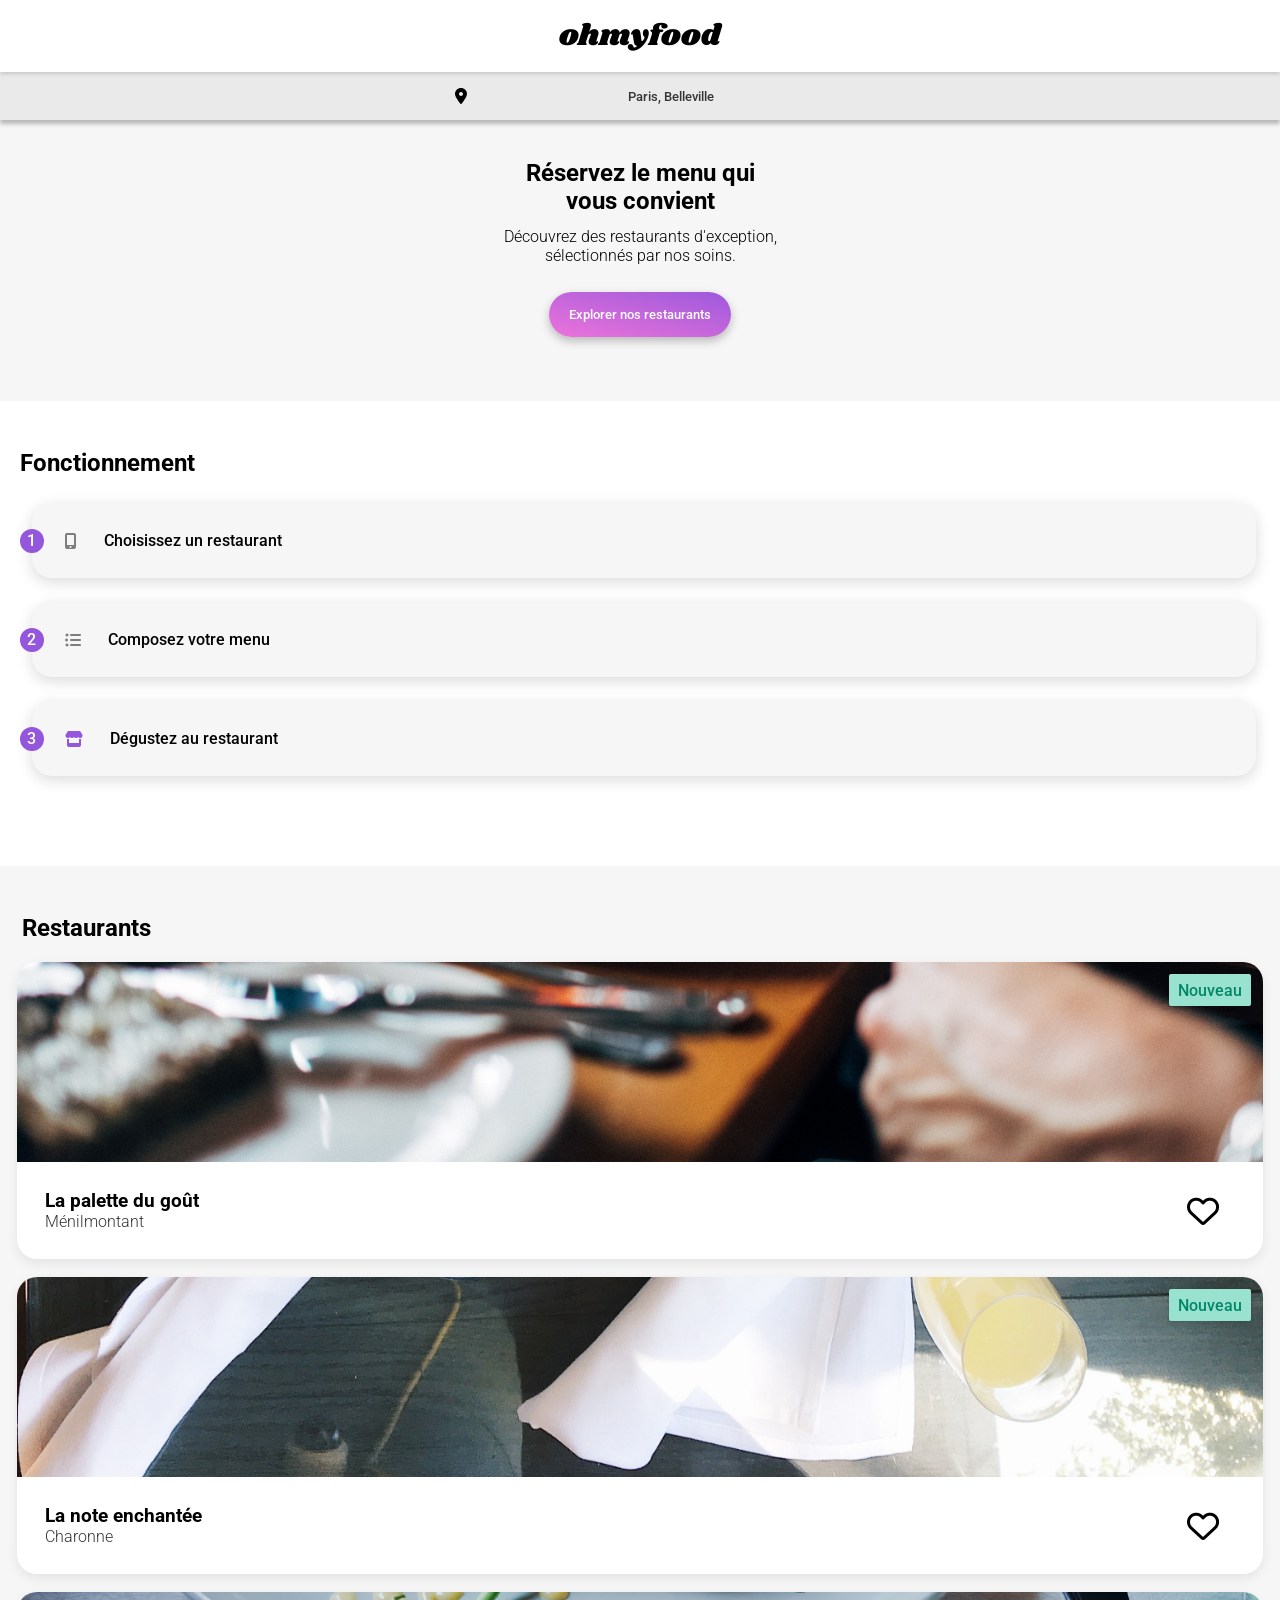
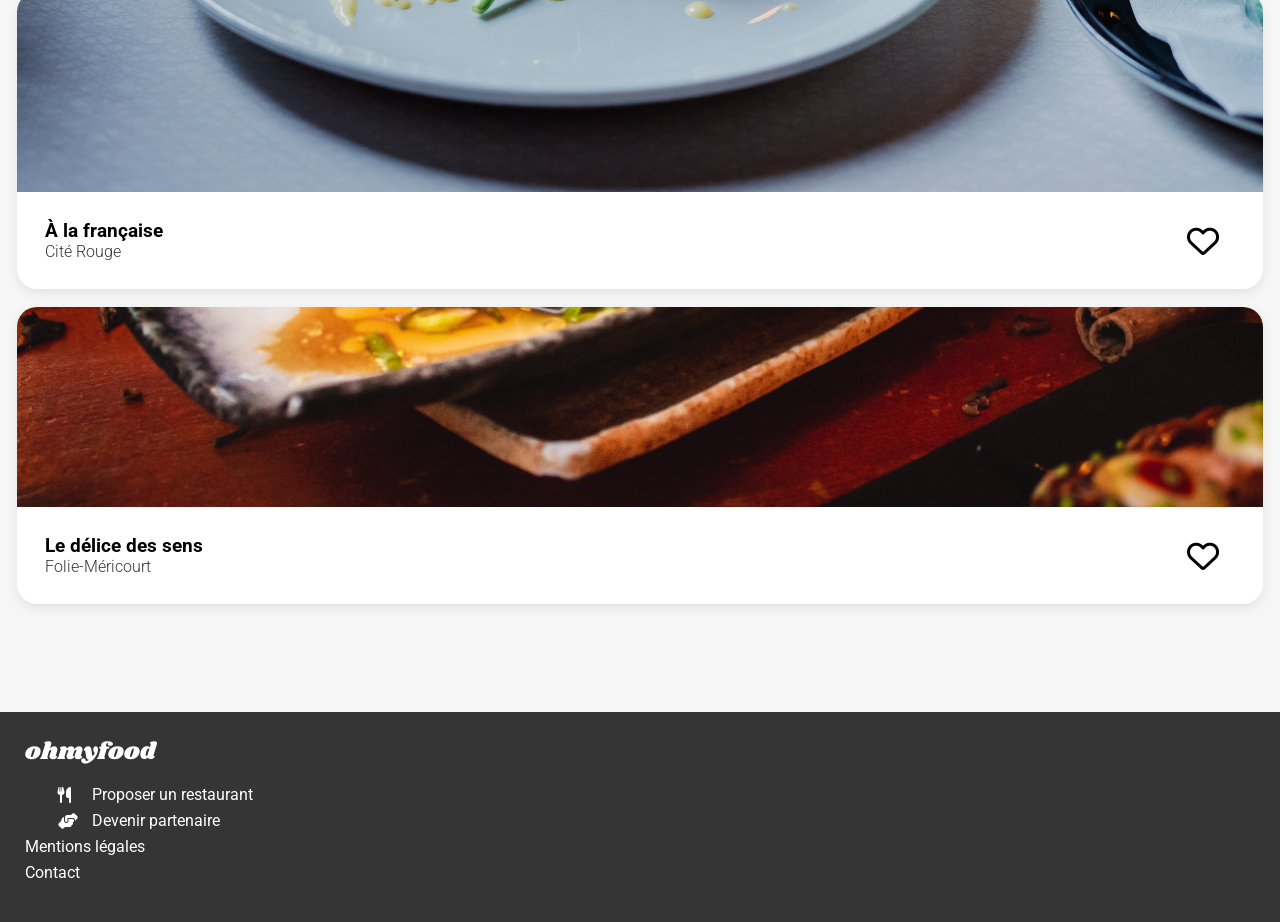
==== index.html @ f0d16e21 "mise à jour du css et html fix(layout): update html and css integration" ====
<!DOCTYPE html>
<html lang="fr">
<head>
    <meta charset="UTF-8">
    <meta name="viewport" content="width=device-width, initial-scale=1.0">
    <title>ohmyfood</title>

    <link rel="stylesheet" href="./sass/main.css">

    <!-- Fonts -->
    <link rel="preconnect" href="https://fonts.googleapis.com">
    <link rel="preconnect" href="https://fonts.gstatic.com" crossorigin>
    <link href="https://fonts.googleapis.com/css2?family=Shrikhand&display=swap" rel="stylesheet">
    <link href="https://fonts.googleapis.com/css2?family=Roboto:ital,wght@0,100..900;1,100..900&display=swap" rel="stylesheet">

    <!-- Font Awesome -->
    <link rel="stylesheet" href="https://cdnjs.cloudflare.com/ajax/libs/font-awesome/6.2.1/css/all.min.css">
</head>

<body>

<!-- HEADER -->
<header>
    <div class="header__title__content">
        <h1 class="main__title">ohmyfood</h1>
    </div>

    <form class="header__form">
        <i class="fa-solid fa-location-dot"></i>
        <input class="form__input" type="text" placeholder="Paris, Belleville">
    </form>
</header>

<!-- RESERVATION -->
<section class="reservation">
    <h2 class="reservation__title">Réservez le menu qui<br>vous convient</h2>
    <p class="reservation__description">
        Découvrez des restaurants d'exception,<br>sélectionnés par nos soins.
    </p>

    <button class="reservation__button">
        Explorer nos restaurants
    </button>
</section>

<!-- FONCTIONNEMENT -->
<section class="functionnement">
    <h2 class="functionnement__title">Fonctionnement</h2>

    <div class="functionnement__cards">

        <div class="functionnement__card">
            <span class="functionnement__card__number">1</span>
            <div class="functionnement__card__content">
                <i class="fa-solid fa-mobile-screen-button"></i>
                <span class="functionnement__card__text">Choisissez un restaurant</span>
            </div>
        </div>

        <div class="functionnement__card">
            <span class="functionnement__card__number">2</span>
            <div class="functionnement__card__content">
                <i class="fa-solid fa-list-ul"></i>
                <span class="functionnement__card__text">Composez votre menu</span>
            </div>
        </div>

        <div class="functionnement__card">
            <span class="functionnement__card__number">3</span>
            <div class="functionnement__card__content">
                <i class="fa-solid fa-store"></i>
                <span class="functionnement__card__text">Dégustez au restaurant</span>
            </div>
        </div>

    </div>
</section>

<!-- RESTAURANTS -->
<section class="restaurants">
    <h2 class="restaurants__title">Restaurants</h2>

    <div class="restaurants__cards__container">

        <article class="restaurants__card">
            <a class="restaurants__card__link" href="#">
                <div class="restaurants__card__image">
                    <img src="/assets/images/restaurants/palette.jpg" alt="La palette du goût">
                    <span class="restaurants__badge">Nouveau</span>
                </div>
            </a>
            <div class="restaurants__card__bottom">
                <div class="restaurants__card__content">
                    <div class="restaurants__card__text">
                        <h3 class="card__title">La palette du goût</h3>
                        <p class="card__description">Ménilmontant</p>
                    </div>
                </div>

                <button class="restaurants__card__like">
                    <i class="fa-regular fa-heart heart--empty"></i>
                    <i class="fa-solid fa-heart heart--full"></i>
                </button>
            </div>
        </article>

        <article class="restaurants__card">
            <a class="restaurants__card__link" href="#">
                <div class="restaurants__card__image">
                    <img src="/assets/images/restaurants/note.jpg" alt="La note enchantée">
                    <span class="restaurants__badge">Nouveau</span>
                </div>
            </a>
            <div class="restaurants__card__bottom">
                <div class="restaurants__card__content">
                    <div class="restaurants__card__text">
                        <h3 class="card__title">La note enchantée</h3>
                        <p class="card__description">Charonne</p>
                    </div>
                </div>

                <button class="restaurants__card__like">
                    <i class="fa-regular fa-heart heart--empty"></i>
                    <i class="fa-solid fa-heart heart--full"></i>
                </button>
            </div>
        </article>

        <article class="restaurants__card">
            <a class="restaurants__card__link" href="#">
                <div class="restaurants__card__image">
                    <img src="/assets/images/restaurants/francaise.jpg" alt="À la française">
                </div>
            </a>
            <div class="restaurants__card__bottom">
                <div class="restaurants__card__content">
                    <div class="restaurants__card__text">
                        <h3 class="card__title">À la française</h3>
                        <p class="card__description">Cité Rouge</p>
                    </div>
                </div>

                <button class="restaurants__card__like">
                    <i class="fa-regular fa-heart heart--empty"></i>
                    <i class="fa-solid fa-heart heart--full"></i>
                </button>
            </div>
        </article>

        <article class="restaurants__card">
            <a class="restaurants__card__link" href="#">
                <div class="restaurants__card__image">
                    <img src="/assets/images/restaurants/delice.jpg" alt="Le délice des sens">
                </div>
            </a>
            <div class="restaurants__card__bottom">
                <div class="restaurants__card__content">
                    <div class="restaurants__card__text">
                        <h3 class="card__title">Le délice des sens</h3>
                        <p class="card__description">Folie-Méricourt</p>
                    </div>
                </div>

                <button class="restaurants__card__like">
                    <i class="fa-regular fa-heart heart--empty"></i>
                    <i class="fa-solid fa-heart heart--full"></i>
                </button>
            </div>
        </article>

    </div>
</section>

<!-- FOOTER -->
<footer class="footer">
    <h2 class="footer__title">ohmyfood</h2>

    <div class="footer__links">
        <a href="#"><i class="fa-solid fa-utensils"></i>Proposer un restaurant</a>
        <a href="#"><i class="fa-solid fa-hands-helping"></i>Devenir partenaire</a>
        <a href="#">Mentions légales</a>
        <a href="#">Contact</a>
    </div>
</footer>

</body>
</html>
---- sass/main.css ----
* {
  padding: 0;
  margin: 0;
}

.main__title {
  font-family: shrikhand, cursive;
  font-weight: 400;
  font-size: 30px;
  text-align: center;
}

.form__input {
  font-family: Roboto, Arial, Helvetica, sans-serif;
  font-weight: 500;
  text-align: center;
}

.reservation__title {
  font-family: Roboto, Arial, Helvetica, sans-serif;
  font-weight: 700;
  text-align: center;
}

.reservation__description {
  font-family: Roboto, Arial, Helvetica, sans-serif;
  font-weight: 300;
  text-align: center;
}

.reservation__button {
  font-family: Roboto, Arial, Helvetica, sans-serif;
  font-weight: 500;
  text-align: center;
}

.functionnement__title {
  font-family: Roboto, Arial, Helvetica, sans-serif;
  font-weight: 700;
  text-align: left;
}

.functionnement__card__text {
  font-family: Roboto, Arial, Helvetica, sans-serif;
  font-weight: 500;
  text-align: center;
}

.functionnement__card__number {
  font-family: Roboto, Arial, Helvetica, sans-serif;
  font-weight: 500;
  text-align: center;
}

.restaurants__title {
  font-family: Roboto, Arial, Helvetica, sans-serif;
  font-weight: 700;
  text-align: left;
}

.card__description {
  font-family: Roboto, Arial, Helvetica, sans-serif;
  font-weight: 300;
  text-align: left;
}

.restaurants__badge {
  font-family: Roboto, Arial, Helvetica, sans-serif;
  font-weight: 500;
  text-align: center;
}

.footer__title {
  font-family: shrikhand, cursive;
  font-weight: 400;
  font-size: 24px;
  text-align: center;
  color: white;
  text-align: left;
}

.footer__links a {
  font-family: Roboto, Arial, Helvetica, sans-serif;
  font-weight: 400;
  text-align: left;
  color: white;
  text-decoration: none;
}

.grid {
  display: grid;
  gap: 16px;
  border: 2px dotted black;
}

.header__title__content {
  position: relative;
  display: flex;
  flex-direction: column;
  align-items: center;
  padding: 14px 89px;
  z-index: 2;
  box-shadow: 0px 2px 4px 0px rgba(0, 0, 0, 0.1490196078);
}

.header__form {
  position: relative;
  display: flex;
  justify-content: center;
  background-color: #EAEAEA;
  padding: 16px;
  z-index: 1;
  gap: 17px;
  box-shadow: 0px 4px 4px 0px rgba(0, 0, 0, 0.2509803922);
}
.header__form .fa-location-dot {
  color: black;
}

.form__input {
  border: none;
  outline: none;
  background: transparent;
  width: 30%;
  color: #000;
}
.form__input::-moz-placeholder {
  color: #353535;
}
.form__input::placeholder {
  color: #353535;
}

.footer {
  background-color: #353535;
  padding: 22px 25px 40px 25px;
}
.footer__title {
  padding-bottom: 16px;
}
.footer__links {
  display: flex;
  flex-direction: column;
  gap: 7px;
}
.footer__links a {
  display: flex;
  align-items: center;
  gap: 12px;
}
.footer__links i {
  color: white;
  width: 22px;
}

.reservation {
  display: flex;
  flex-direction: column;
  align-items: center;
  background-color: #F6F6F6;
  padding: 39px 34px 10px 34px;
}
.reservation__title {
  margin-bottom: 12px;
}
.reservation__description {
  display: flex;
  flex-direction: column;
  align-items: center;
  gap: 24px;
  margin-bottom: 27px;
}
.reservation__button {
  display: flex;
  align-items: center;
  gap: 16px;
}

.functionnement {
  display: flex;
  flex-direction: column;
  padding: 48px 24px 66px 20px;
}
.functionnement__title {
  margin-bottom: 26px;
}

.restaurants {
  background-color: #F6F6F6;
  padding: 48px 17px 108px 17px;
}

.restaurants__title {
  margin-bottom: 20px;
  padding-left: 5px;
}
.restaurants__cards__container {
  display: flex;
  flex-direction: column;
  gap: 18px;
}
.restaurants__card {
  background-color: white;
  border-radius: 20px;
  overflow: hidden;
  box-shadow: 0 4px 12px rgba(0, 0, 0, 0.08);
}
.restaurants__card__image {
  position: relative;
}
.restaurants__badge {
  background-color: #99E2D0;
  color: #008766;
  position: absolute;
  top: 12px;
  right: 12px;
  padding: 7px 9px 6px 9px;
  border-radius: 2px;
  box-shadow: 0px 2px 4px 0px rgba(0, 0, 0, 0.1490196078);
}
.restaurants__card__image img {
  display: block;
  width: 100%;
  height: 200px;
  -o-object-fit: cover;
     object-fit: cover;
  -o-object-position: bottom;
     object-position: bottom;
}
.restaurants__card__bottom {
  display: flex;
  justify-content: space-between;
  align-items: center;
  padding: 12px;
}
.restaurants__card__content {
  display: flex;
  justify-content: space-between;
  align-items: center;
  padding: 16px;
}
.restaurants__card__like {
  position: relative;
  background: transparent;
  border: none;
  width: 32px;
  height: 32px;
}
.restaurants .heart--empty, .restaurants .heart--full {
  position: absolute;
  top: 0;
  right: 0;
  font-size: 32px;
  padding-right: 32px;
}
.restaurants .heart--full {
  background: linear-gradient(193deg, #9356DC -11.44%, #FF79DA 124%);
  -webkit-background-clip: text;
          background-clip: text;
  -webkit-text-fill-color: transparent;
  opacity: 0;
  transition: opacity 0.3s ease;
}
.restaurants .heart--full:active {
  opacity: 1;
}
.restaurants .card__title {
  color: black;
  font-family: Roboto, Arial, Helvetica, sans-serif;
  font-weight: 700;
  text-align: left;
  margin: 0;
}
.restaurants .card__description {
  color: #353535;
  font-family: Roboto, Arial, Helvetica, sans-serif;
  font-weight: 300;
  text-align: left;
  margin: 0;
}

.functionnement__card {
  display: flex;
  align-items: center;
}
.functionnement__card__text {
  padding: 28px 38px 28px 27px;
}
.functionnement__card__content {
  background-color: #F6F6F6;
  box-shadow: 0px 4px 15px 0px rgba(0, 0, 0, 0.1490196078);
  border-radius: 20px;
  margin-left: -12px;
  display: flex;
  align-items: center;
  width: 100%;
  margin-bottom: 24px;
}
.functionnement__card__number {
  width: 24px;
  height: 24px;
  border-radius: 50%;
  background-color: #9356DC;
  margin-top: -24px;
  color: white;
  display: flex;
  align-items: center;
  justify-content: center;
  z-index: 1;
}

.fa-solid {
  color: #7E7E7E;
  margin-left: 33px;
}
.fa-solid.fa-store {
  color: #9356DC;
}

.reservation__button {
  color: white;
  background: linear-gradient(193deg, #9356DC -11.44%, #FF79DA 124%);
  padding: 15px 20px;
  border-radius: 25px;
  border: none;
  box-shadow: 0px 4px 10px 0px rgba(0, 0, 0, 0.2509803922);
  margin-bottom: 54px;
}/*# sourceMappingURL=main.css.map */
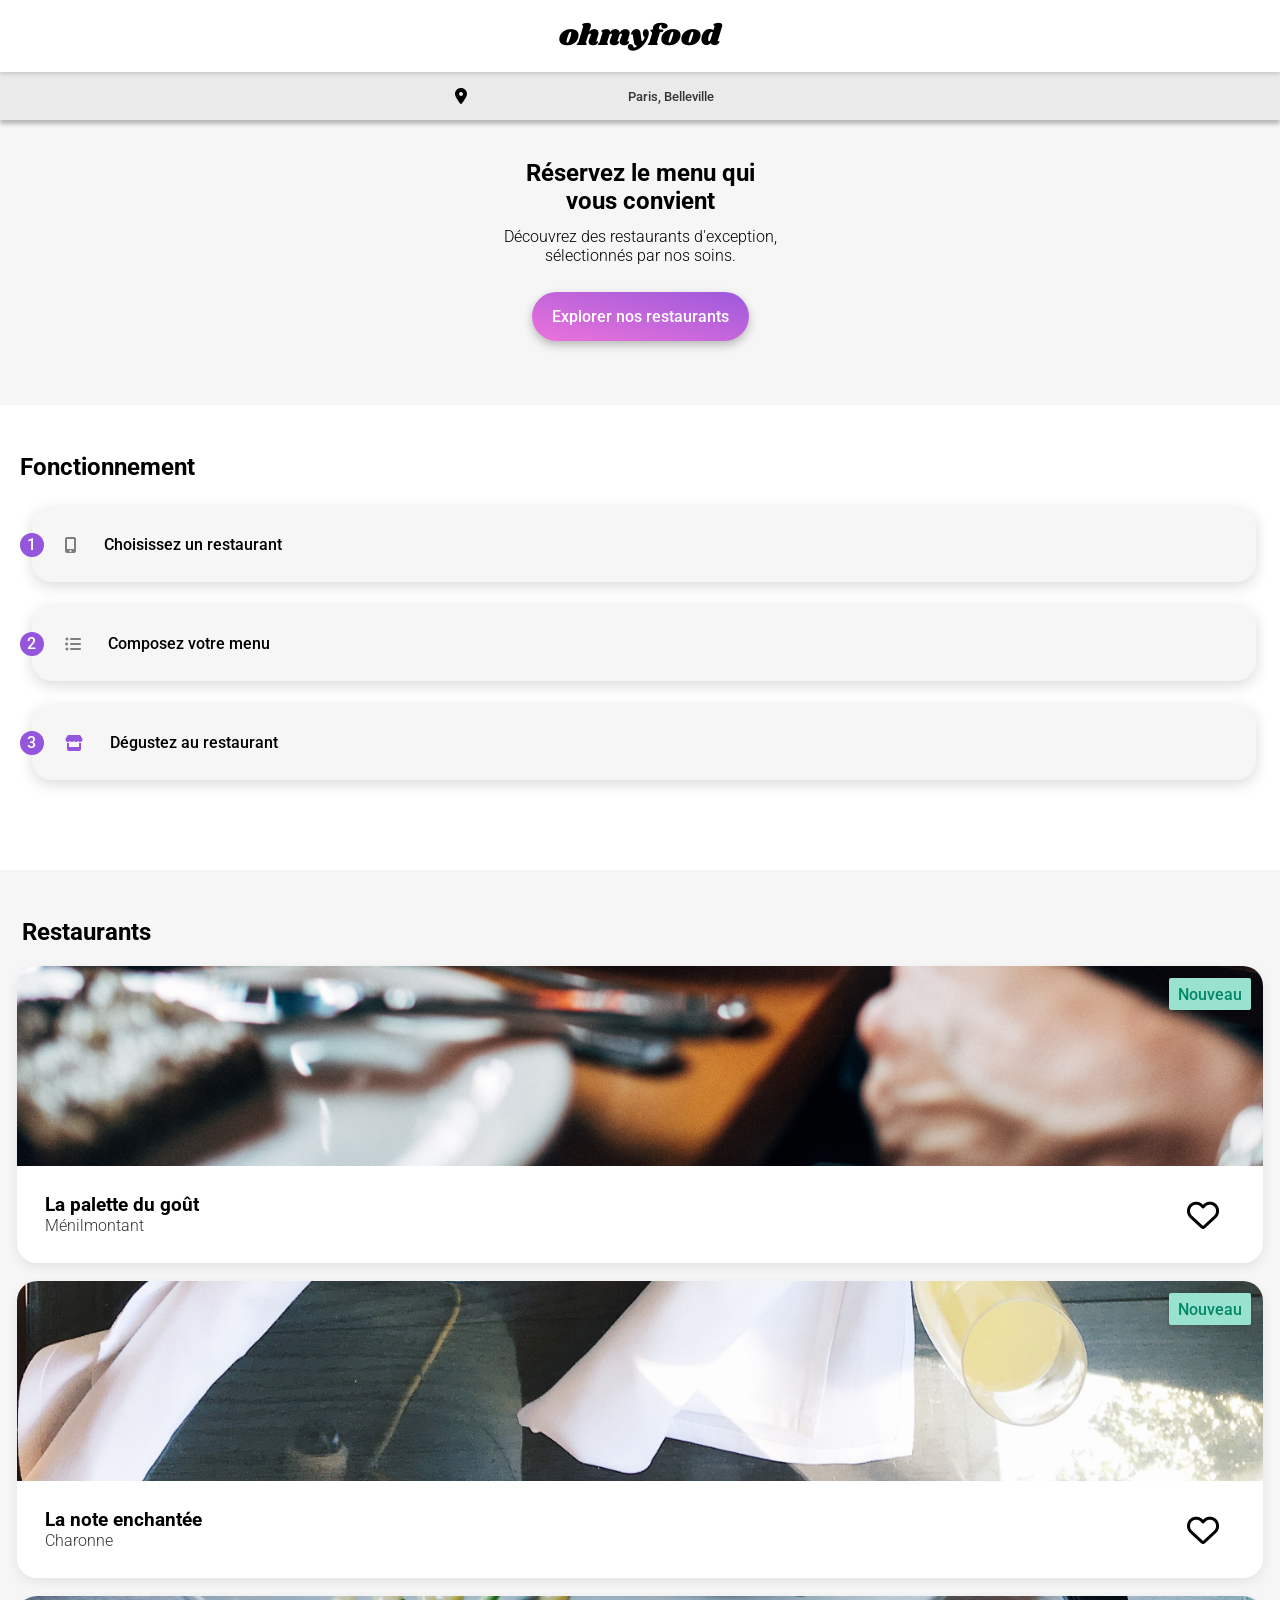
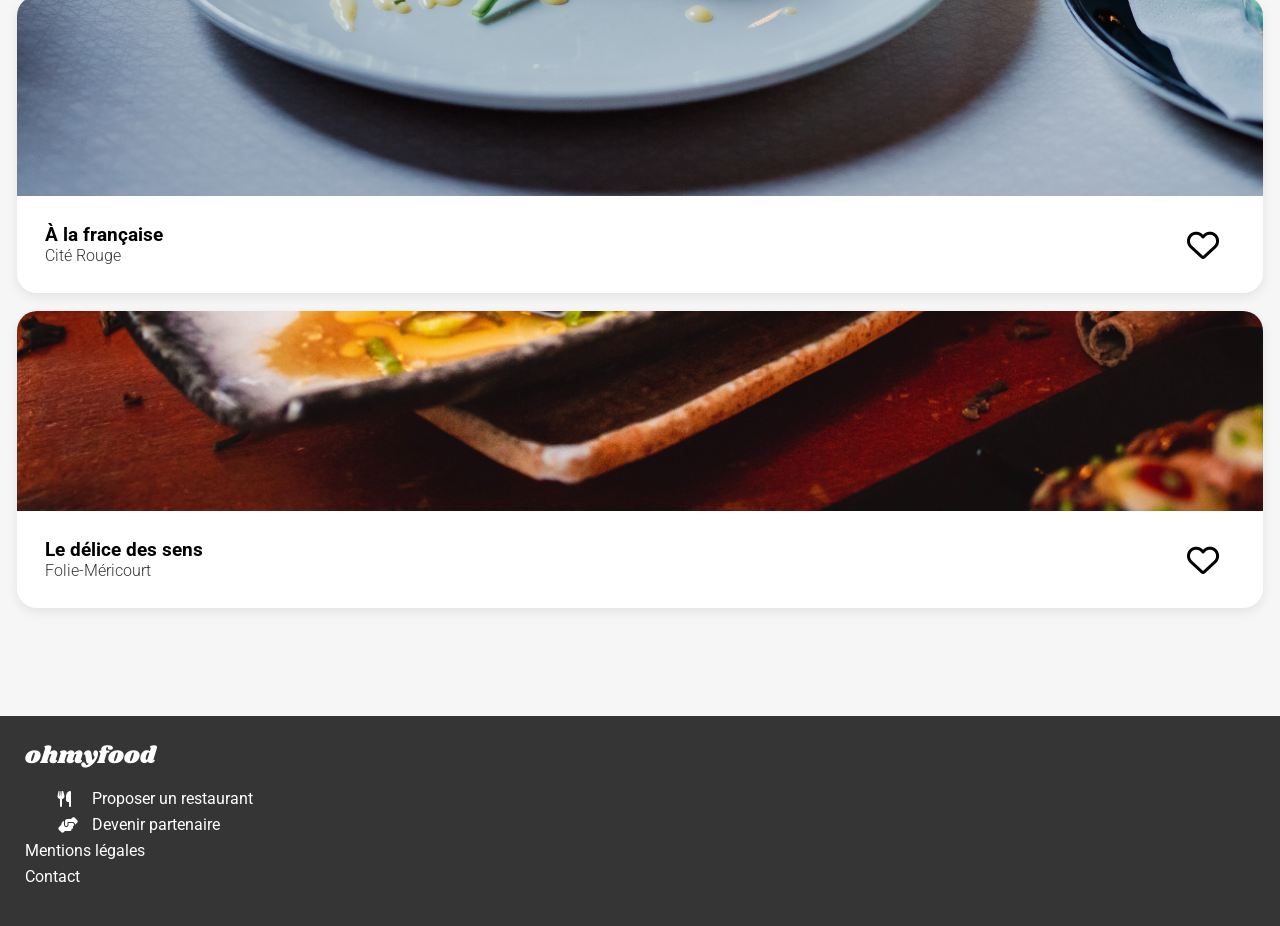
==== commit 12682801: "animations feat(animations): add interface animations" ====
--- a/index.html
+++ b/index.html
@@ -38,9 +38,9 @@
         Découvrez des restaurants d'exception,<br>sélectionnés par nos soins.
     </p>
 
-    <button class="reservation__button">
-        Explorer nos restaurants
-    </button>
+    <a href="#restaurants" class="reservation__button">
+            Explorer nos restaurants
+    </a>
 </section>
 
 <!-- FONCTIONNEMENT -->
@@ -77,7 +77,7 @@
 </section>
 
 <!-- RESTAURANTS -->
-<section class="restaurants">
+<section class="restaurants" id="restaurants">
     <h2 class="restaurants__title">Restaurants</h2>
 
     <div class="restaurants__cards__container">
--- a/sass/main.css
+++ b/sass/main.css
@@ -3,6 +3,7 @@
   margin: 0;
 }
 
+/* HEADER */
 .main__title {
   font-family: shrikhand, cursive;
   font-weight: 400;
@@ -16,6 +17,7 @@
   text-align: center;
 }
 
+/* RESERVATION */
 .reservation__title {
   font-family: Roboto, Arial, Helvetica, sans-serif;
   font-weight: 700;
@@ -32,8 +34,10 @@
   font-family: Roboto, Arial, Helvetica, sans-serif;
   font-weight: 500;
   text-align: center;
-}
-
+  text-decoration: none;
+}
+
+/* FONCTIONNEMENT */
 .functionnement__title {
   font-family: Roboto, Arial, Helvetica, sans-serif;
   font-weight: 700;
@@ -52,6 +56,7 @@
   text-align: center;
 }
 
+/* RESTAURANTS */
 .restaurants__title {
   font-family: Roboto, Arial, Helvetica, sans-serif;
   font-weight: 700;
@@ -70,6 +75,7 @@
   text-align: center;
 }
 
+/* FOOTER */
 .footer__title {
   font-family: shrikhand, cursive;
   font-weight: 400;
@@ -257,11 +263,11 @@
   background: linear-gradient(193deg, #9356DC -11.44%, #FF79DA 124%);
   -webkit-background-clip: text;
           background-clip: text;
-  -webkit-text-fill-color: transparent;
+  color: transparent;
   opacity: 0;
   transition: opacity 0.3s ease;
 }
-.restaurants .heart--full:active {
+.restaurants .heart--full:checked {
   opacity: 1;
 }
 .restaurants .card__title {
@@ -325,4 +331,10 @@
   border: none;
   box-shadow: 0px 4px 10px 0px rgba(0, 0, 0, 0.2509803922);
   margin-bottom: 54px;
+  transition: 1000ms;
+}
+
+.reservation__button:hover {
+  filter: brightness(1.2);
+  box-shadow: 0px 8px 20px 0px rgba(0, 0, 0, 0.5019607843);
 }/*# sourceMappingURL=main.css.map */
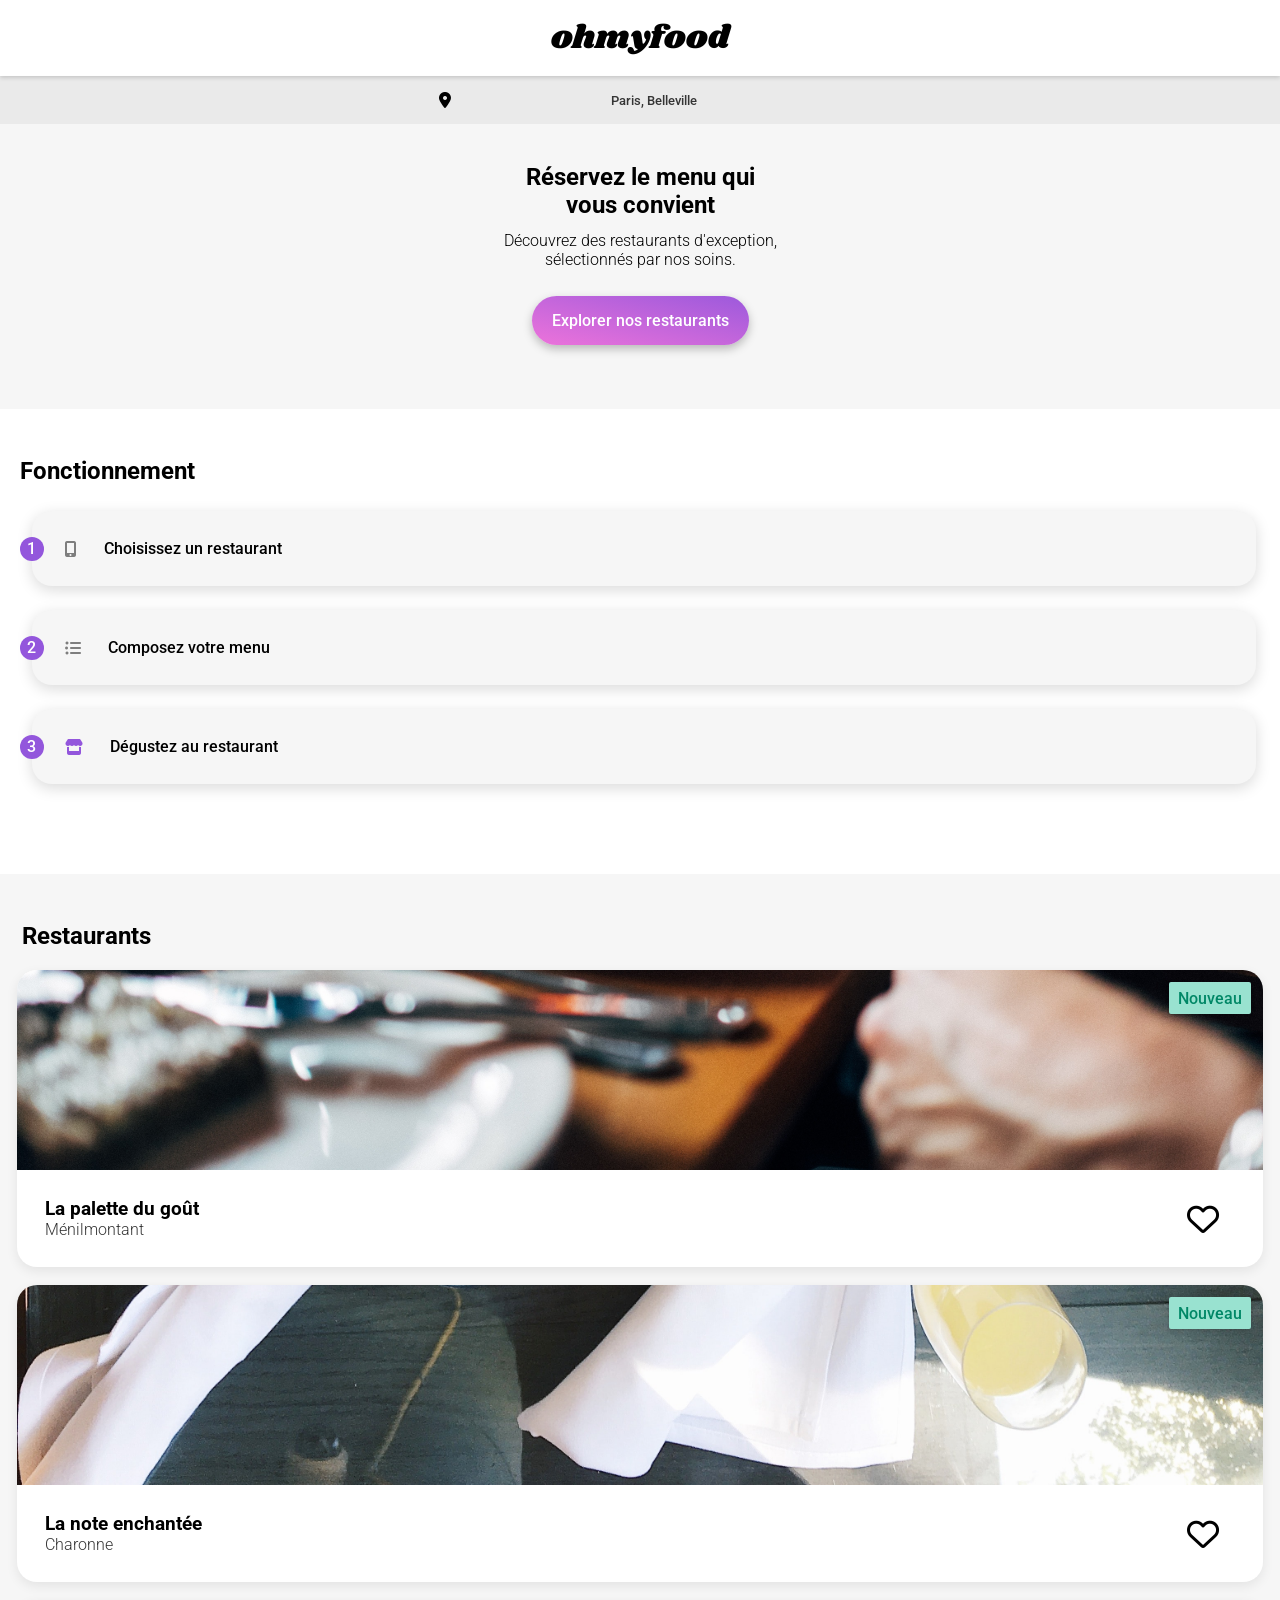
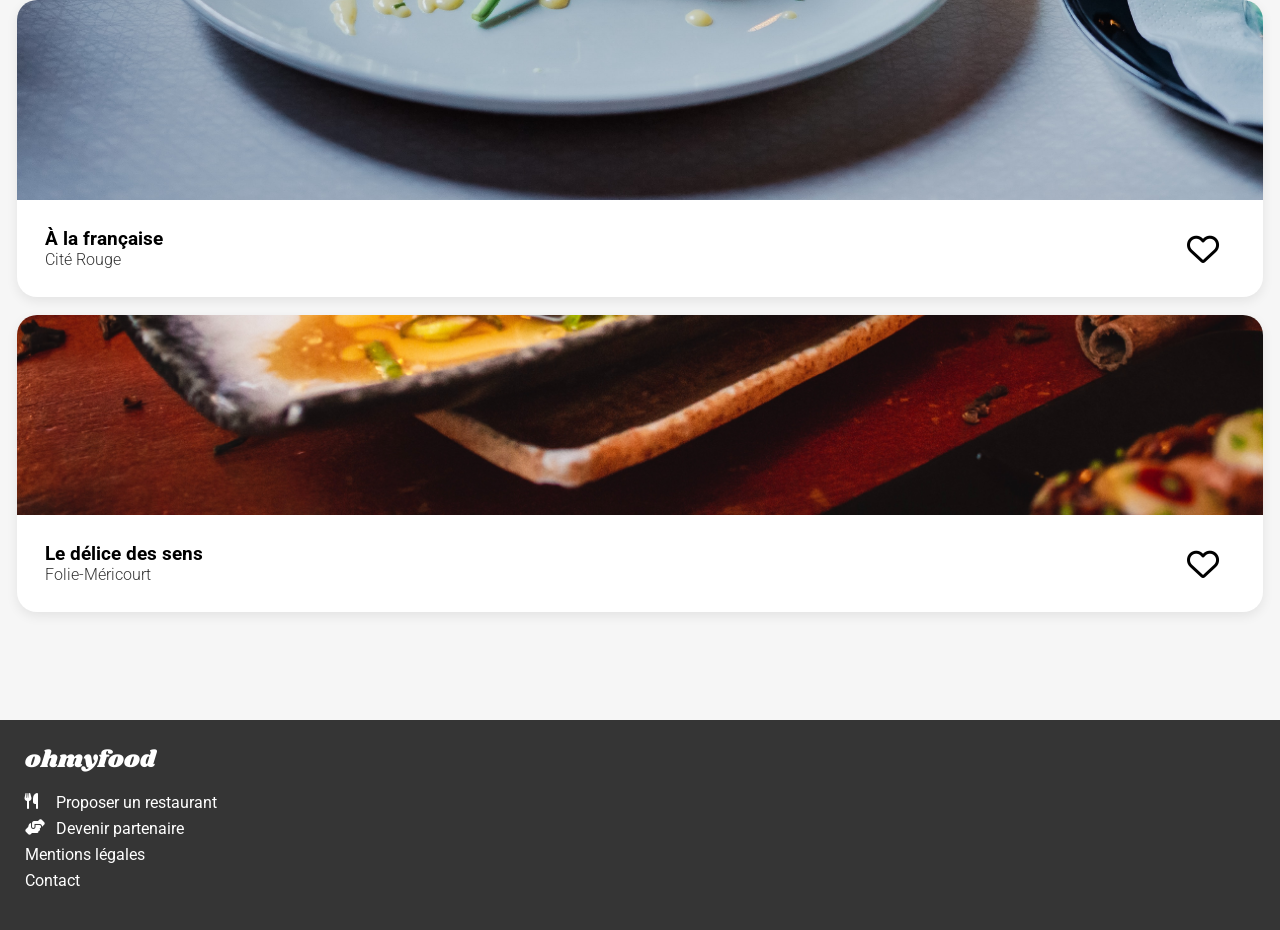
==== commit d12e8aca: "loader feat(loader): add loading animation" ====
--- a/index.html
+++ b/index.html
@@ -18,6 +18,9 @@
 </head>
 
 <body>
+<div class="loader">
+  <div class="loader__text"></div>
+</div>
 
 <!-- HEADER -->
 <header>
--- a/sass/main.css
+++ b/sass/main.css
@@ -7,7 +7,7 @@
 .main__title {
   font-family: shrikhand, cursive;
   font-weight: 400;
-  font-size: 30px;
+  font-size: 33px;
   text-align: center;
 }
 
@@ -110,16 +110,16 @@
 }
 
 .header__form {
-  position: relative;
   display: flex;
   justify-content: center;
   background-color: #EAEAEA;
   padding: 16px;
+  gap: 16px;
   z-index: 1;
-  gap: 17px;
   box-shadow: 0px 4px 4px 0px rgba(0, 0, 0, 0.2509803922);
 }
 .header__form .fa-location-dot {
+  margin: 0;
   color: black;
 }
 
@@ -156,7 +156,9 @@
 }
 .footer__links i {
   color: white;
-  width: 22px;
+  width: 19px;
+  height: 19px;
+  margin: 0;
 }
 
 .reservation {
@@ -196,6 +198,98 @@
   padding: 48px 17px 108px 17px;
 }
 
+.loader {
+  position: fixed;
+  inset: 0;
+  background: white;
+  display: flex;
+  justify-content: center;
+  align-items: center;
+  z-index: 999;
+  animation: loaderFadeOut 1500ms ease forwards;
+}
+
+.loader__text {
+  --letters: 9;
+  --step: 9ch;
+  width: var(--step);
+  overflow: hidden;
+  white-space: nowrap;
+  color: transparent;
+  font-weight: 700;
+  font-family: shrikhand, cursive;
+  font-size: 30px;
+  line-height: 1.2em;
+  letter-spacing: var(--step);
+  animation: l17 1500ms linear forwards;
+}
+
+.loader__text::before {
+  content: "ohmyfood";
+}
+
+@keyframes l17 {
+  0% {
+    text-shadow: calc(0 * var(--step)) -1.2em #000, calc(-1 * var(--step)) -1.2em #000, calc(-2 * var(--step)) -1.2em #000, calc(-3 * var(--step)) -1.2em #000, calc(-4 * var(--step)) -1.2em #000, calc(-5 * var(--step)) -1.2em #000, calc(-6 * var(--step)) -1.2em #000, calc(-7 * var(--step)) -1.2em #000, calc(-8 * var(--step)) -1.2em #000;
+  }
+  6% {
+    text-shadow: calc(0 * var(--step)) 0 #000, calc(-1 * var(--step)) -1.2em #000, calc(-2 * var(--step)) -1.2em #000, calc(-3 * var(--step)) -1.2em #000, calc(-4 * var(--step)) -1.2em #000, calc(-5 * var(--step)) -1.2em #000, calc(-6 * var(--step)) -1.2em #000, calc(-7 * var(--step)) -1.2em #000, calc(-8 * var(--step)) -1.2em #000;
+  }
+  12% {
+    text-shadow: calc(0 * var(--step)) 0 #000, calc(-1 * var(--step)) 0 #000, calc(-2 * var(--step)) -1.2em #000, calc(-3 * var(--step)) -1.2em #000, calc(-4 * var(--step)) -1.2em #000, calc(-5 * var(--step)) -1.2em #000, calc(-6 * var(--step)) -1.2em #000, calc(-7 * var(--step)) -1.2em #000, calc(-8 * var(--step)) -1.2em #000;
+  }
+  18% {
+    text-shadow: calc(0 * var(--step)) 0 #000, calc(-1 * var(--step)) 0 #000, calc(-2 * var(--step)) 0 #000, calc(-3 * var(--step)) -1.2em #000, calc(-4 * var(--step)) -1.2em #000, calc(-5 * var(--step)) -1.2em #000, calc(-6 * var(--step)) -1.2em #000, calc(-7 * var(--step)) -1.2em #000, calc(-8 * var(--step)) -1.2em #000;
+  }
+  24% {
+    text-shadow: calc(0 * var(--step)) 0 #000, calc(-1 * var(--step)) 0 #000, calc(-2 * var(--step)) 0 #000, calc(-3 * var(--step)) 0 #000, calc(-4 * var(--step)) -1.2em #000, calc(-5 * var(--step)) -1.2em #000, calc(-6 * var(--step)) -1.2em #000, calc(-7 * var(--step)) -1.2em #000, calc(-8 * var(--step)) -1.2em #000;
+  }
+  30% {
+    text-shadow: calc(0 * var(--step)) 0 #000, calc(-1 * var(--step)) 0 #000, calc(-2 * var(--step)) 0 #000, calc(-3 * var(--step)) 0 #000, calc(-4 * var(--step)) 0 #000, calc(-5 * var(--step)) -1.2em #000, calc(-6 * var(--step)) -1.2em #000, calc(-7 * var(--step)) -1.2em #000, calc(-8 * var(--step)) -1.2em #000;
+  }
+  36% {
+    text-shadow: calc(0 * var(--step)) 0 #000, calc(-1 * var(--step)) 0 #000, calc(-2 * var(--step)) 0 #000, calc(-3 * var(--step)) 0 #000, calc(-4 * var(--step)) 0 #000, calc(-5 * var(--step)) 0 #000, calc(-6 * var(--step)) -1.2em #000, calc(-7 * var(--step)) -1.2em #000, calc(-8 * var(--step)) -1.2em #000;
+  }
+  42% {
+    text-shadow: calc(0 * var(--step)) 0 #000, calc(-1 * var(--step)) 0 #000, calc(-2 * var(--step)) 0 #000, calc(-3 * var(--step)) 0 #000, calc(-4 * var(--step)) 0 #000, calc(-5 * var(--step)) 0 #000, calc(-6 * var(--step)) 0 #000, calc(-7 * var(--step)) -1.2em #000, calc(-8 * var(--step)) -1.2em #000;
+  }
+  48% {
+    text-shadow: calc(0 * var(--step)) 0 #000, calc(-1 * var(--step)) 0 #000, calc(-2 * var(--step)) 0 #000, calc(-3 * var(--step)) 0 #000, calc(-4 * var(--step)) 0 #000, calc(-5 * var(--step)) 0 #000, calc(-6 * var(--step)) 0 #000, calc(-7 * var(--step)) 0 #000, calc(-8 * var(--step)) -1.2em #000;
+  }
+  54%, 70% {
+    text-shadow: calc(0 * var(--step)) 0 #000, calc(-1 * var(--step)) 0 #000, calc(-2 * var(--step)) 0 #000, calc(-3 * var(--step)) 0 #000, calc(-4 * var(--step)) 0 #000, calc(-5 * var(--step)) 0 #000, calc(-6 * var(--step)) 0 #000, calc(-7 * var(--step)) 0 #000, calc(-8 * var(--step)) 0 #000;
+  }
+  76% {
+    text-shadow: calc(0 * var(--step)) 0 #000, calc(-1 * var(--step)) 0 #000, calc(-2 * var(--step)) 0 #000, calc(-3 * var(--step)) 0 #000, calc(-4 * var(--step)) 0 #000, calc(-5 * var(--step)) 0 #000, calc(-6 * var(--step)) 0 #000, calc(-7 * var(--step)) 0 #000, calc(-8 * var(--step)) 1.2em #000;
+  }
+  82% {
+    text-shadow: calc(0 * var(--step)) 0 #000, calc(-1 * var(--step)) 0 #000, calc(-2 * var(--step)) 0 #000, calc(-3 * var(--step)) 0 #000, calc(-4 * var(--step)) 0 #000, calc(-5 * var(--step)) 0 #000, calc(-6 * var(--step)) 0 #000, calc(-7 * var(--step)) 1.2em #000, calc(-8 * var(--step)) 1.2em #000;
+  }
+  88% {
+    text-shadow: calc(0 * var(--step)) 0 #000, calc(-1 * var(--step)) 0 #000, calc(-2 * var(--step)) 0 #000, calc(-3 * var(--step)) 0 #000, calc(-4 * var(--step)) 0 #000, calc(-5 * var(--step)) 0 #000, calc(-6 * var(--step)) 1.2em #000, calc(-7 * var(--step)) 1.2em #000, calc(-8 * var(--step)) 1.2em #000;
+  }
+  94% {
+    text-shadow: calc(0 * var(--step)) 0 #000, calc(-1 * var(--step)) 0 #000, calc(-2 * var(--step)) 0 #000, calc(-3 * var(--step)) 0 #000, calc(-4 * var(--step)) 1.2em #000, calc(-5 * var(--step)) 1.2em #000, calc(-6 * var(--step)) 1.2em #000, calc(-7 * var(--step)) 1.2em #000, calc(-8 * var(--step)) 1.2em #000;
+  }
+  100% {
+    text-shadow: calc(0 * var(--step)) 1.2em #000, calc(-1 * var(--step)) 1.2em #000, calc(-2 * var(--step)) 1.2em #000, calc(-3 * var(--step)) 1.2em #000, calc(-4 * var(--step)) 1.2em #000, calc(-5 * var(--step)) 1.2em #000, calc(-6 * var(--step)) 1.2em #000, calc(-7 * var(--step)) 1.2em #000, calc(-8 * var(--step)) 1.2em #000;
+  }
+}
+@keyframes loaderFadeOut {
+  0% {
+    opacity: 1;
+    visibility: visible;
+  }
+  80% {
+    opacity: 1;
+    visibility: visible;
+  }
+  100% {
+    opacity: 0;
+    visibility: hidden;
+    pointer-events: none;
+  }
+}
 .restaurants__title {
   margin-bottom: 20px;
   padding-left: 5px;
@@ -267,7 +361,7 @@
   opacity: 0;
   transition: opacity 0.3s ease;
 }
-.restaurants .heart--full:checked {
+.restaurants .heart--full:hover {
   opacity: 1;
 }
 .restaurants .card__title {
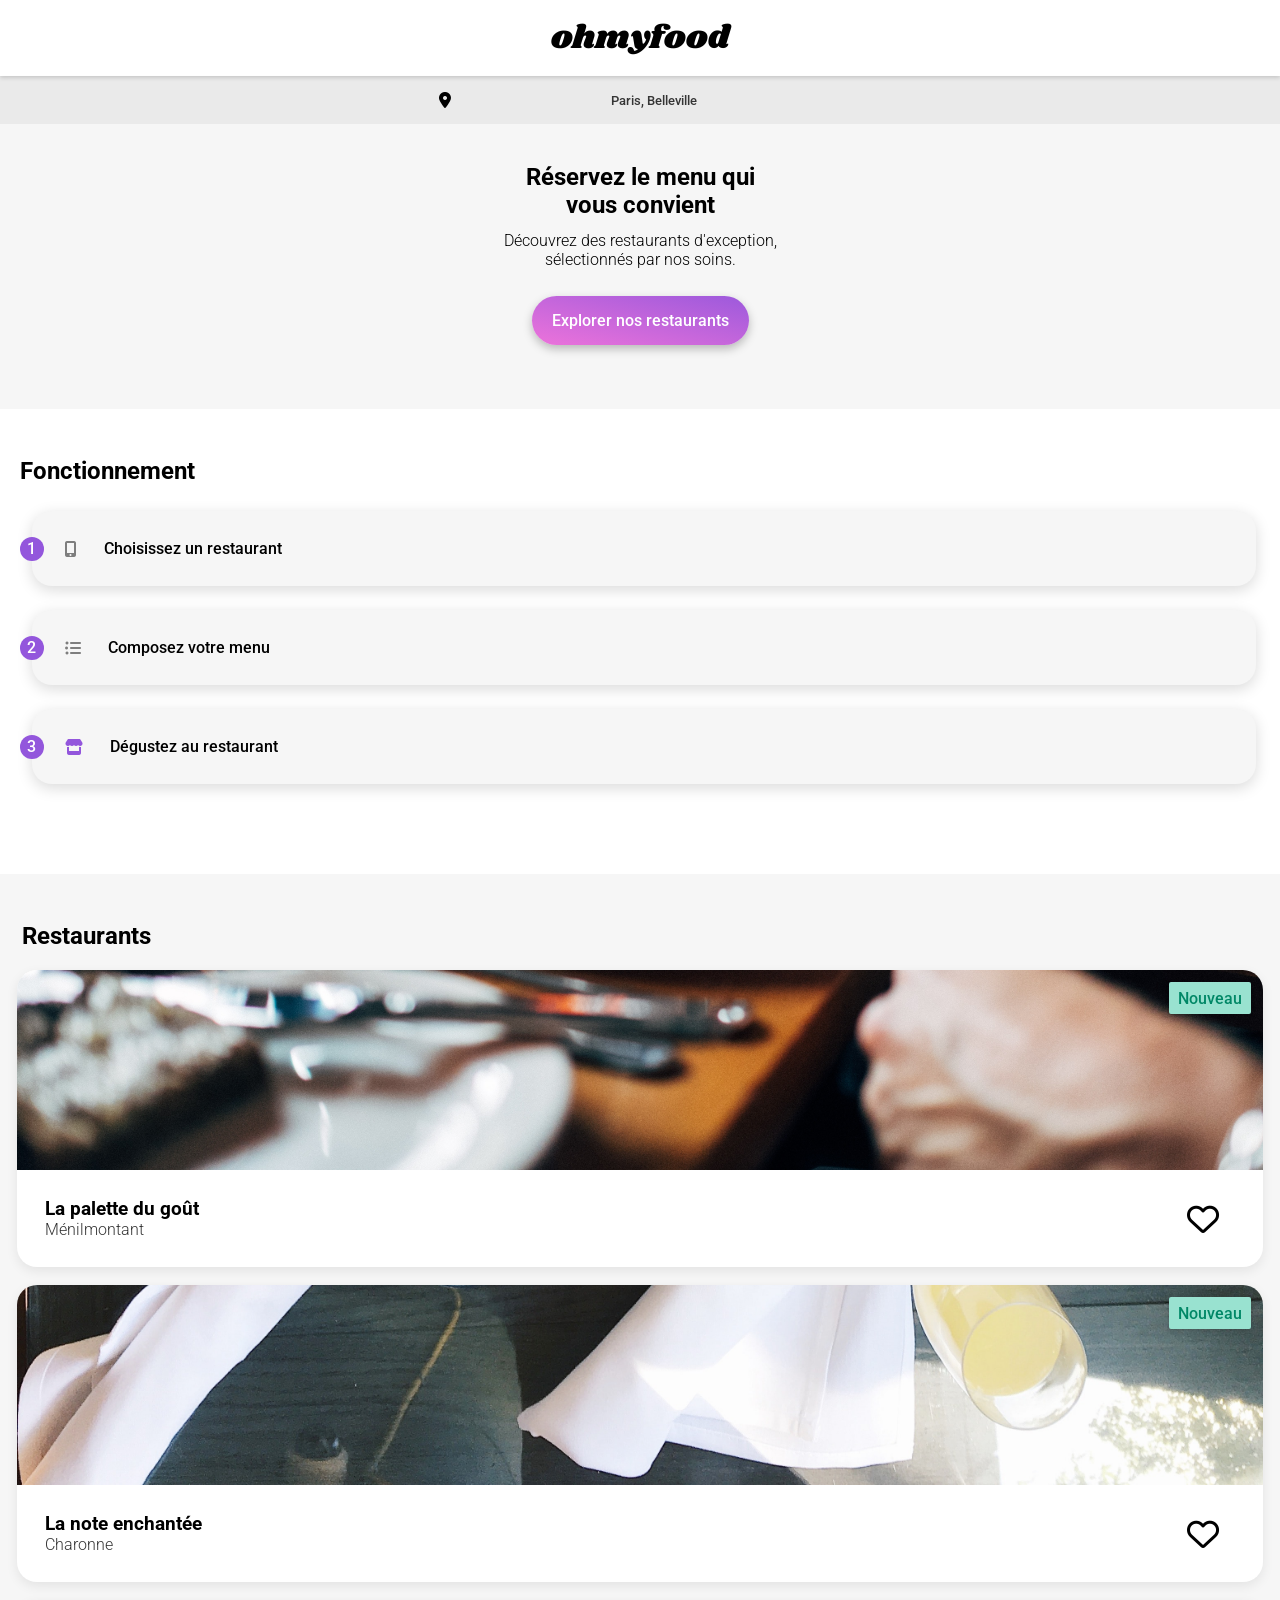
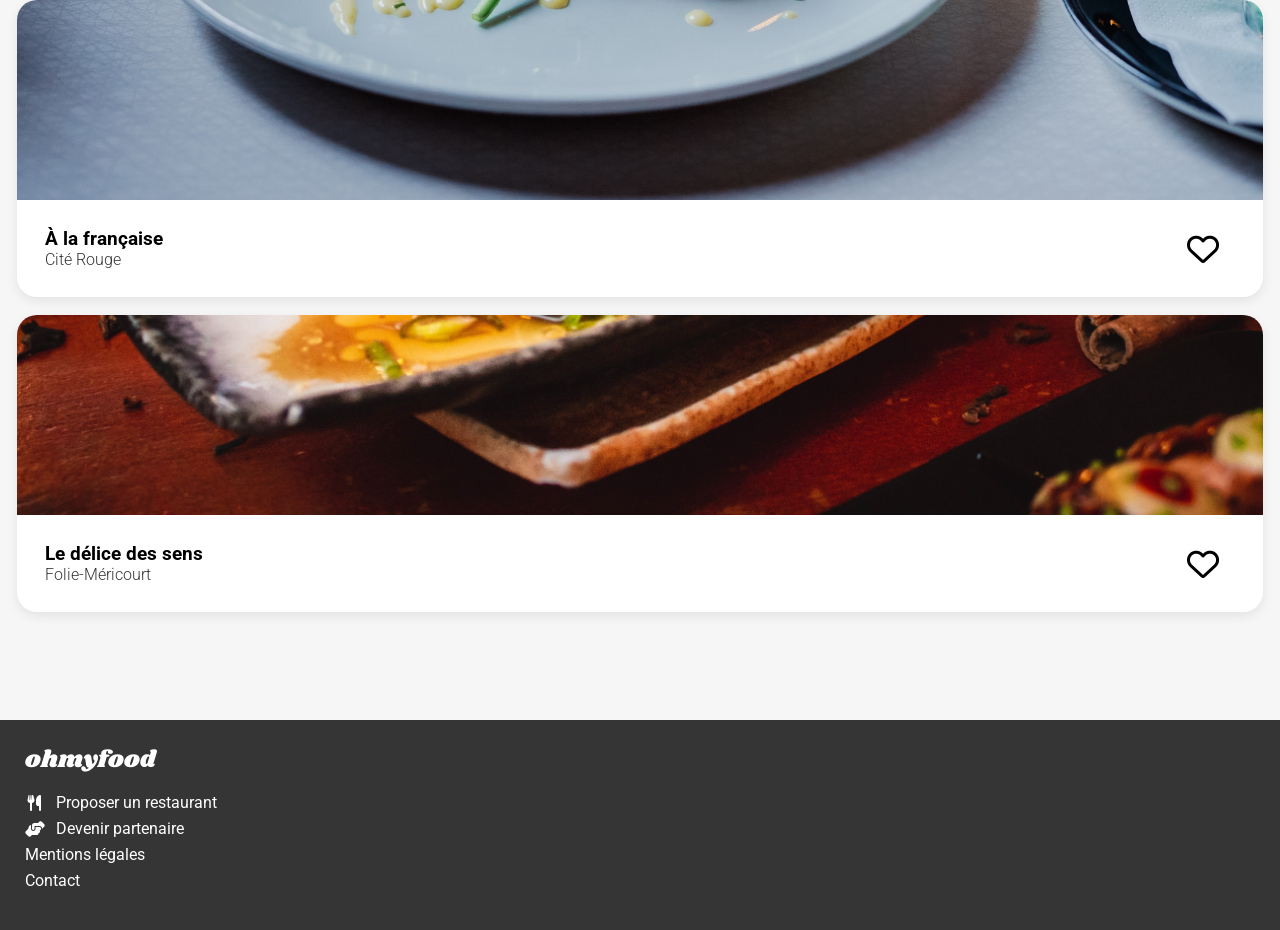
==== commit d0cddb0a: "feat(menu): finalize menus, fix checkmark alignment and prevent text shift" ====
--- a/index.html
+++ b/index.html
@@ -86,7 +86,7 @@
     <div class="restaurants__cards__container">
 
         <article class="restaurants__card">
-            <a class="restaurants__card__link" href="#">
+            <a class="restaurants__card__link" href="./restaurants/palette.html">
                 <div class="restaurants__card__image">
                     <img src="/assets/images/restaurants/palette.jpg" alt="La palette du goût">
                     <span class="restaurants__badge">Nouveau</span>
@@ -108,7 +108,7 @@
         </article>
 
         <article class="restaurants__card">
-            <a class="restaurants__card__link" href="#">
+            <a class="restaurants__card__link" href="./restaurants/note.html">
                 <div class="restaurants__card__image">
                     <img src="/assets/images/restaurants/note.jpg" alt="La note enchantée">
                     <span class="restaurants__badge">Nouveau</span>
@@ -130,7 +130,7 @@
         </article>
 
         <article class="restaurants__card">
-            <a class="restaurants__card__link" href="#">
+            <a class="restaurants__card__link" href="./restaurants/francaise.html">
                 <div class="restaurants__card__image">
                     <img src="/assets/images/restaurants/francaise.jpg" alt="À la française">
                 </div>
@@ -151,7 +151,7 @@
         </article>
 
         <article class="restaurants__card">
-            <a class="restaurants__card__link" href="#">
+            <a class="restaurants__card__link" href="./restaurants/delice.html">
                 <div class="restaurants__card__image">
                     <img src="/assets/images/restaurants/delice.jpg" alt="Le délice des sens">
                 </div>
--- a/sass/main.css
+++ b/sass/main.css
@@ -1,6 +1,10 @@
 * {
   padding: 0;
   margin: 0;
+}
+
+html {
+  scroll-behavior: smooth;
 }
 
 /* HEADER */
@@ -73,6 +77,47 @@
   font-family: Roboto, Arial, Helvetica, sans-serif;
   font-weight: 500;
   text-align: center;
+}
+
+/* PAGES */
+.menu__title {
+  font-family: shrikhand, cursive;
+  font-weight: 400;
+  font-size: 28px;
+  text-align: center;
+}
+
+.menu__group__title {
+  font-family: Roboto;
+  font-weight: 300;
+  font-size: 16px;
+  text-transform: uppercase;
+}
+
+.menu__item__title {
+  font-family: Roboto;
+  font-weight: 500;
+  font-size: 18px;
+}
+
+.menu__item__description {
+  font-family: Roboto;
+  font-weight: 300;
+  font-size: 15.04px;
+}
+
+.menu__item__price {
+  font-family: Roboto;
+  font-weight: 700;
+  font-size: 15.04px;
+}
+
+/* COMMANDER */
+.commande__button {
+  font-family: Roboto, Arial, Helvetica, sans-serif;
+  font-weight: 500;
+  text-align: center;
+  text-decoration: none;
 }
 
 /* FOOTER */
@@ -137,6 +182,14 @@
   color: #353535;
 }
 
+header .fa-arrow-left {
+  position: absolute;
+  top: 25px;
+  font-size: 25px;
+  color: #353535;
+  z-index: 3;
+}
+
 .footer {
   background-color: #353535;
   padding: 22px 25px 40px 25px;
@@ -155,10 +208,190 @@
   gap: 12px;
 }
 .footer__links i {
+  display: flex;
+  justify-content: center;
+  align-items: center;
+  width: 19px;
   color: white;
-  width: 19px;
-  height: 19px;
   margin: 0;
+}
+
+.photo__pages__image {
+  overflow: hidden;
+  position: relative;
+  z-index: 0;
+  height: 275px;
+}
+.photo__pages__image img {
+  width: 100%;
+  height: 100%;
+  -o-object-fit: cover;
+     object-fit: cover;
+  -o-object-position: center;
+     object-position: center;
+  display: block;
+}
+
+.photo__pages__image--position img {
+  -o-object-position: center 52%;
+     object-position: center 52%;
+}
+
+.menu {
+  background-color: #F6F6F6;
+  border-radius: 40px 40px 0 0;
+  margin-top: -50px;
+  position: relative;
+  z-index: 1;
+  padding: 32px 16px;
+  display: flex;
+  flex-direction: column;
+}
+.menu__header {
+  display: flex;
+  justify-content: space-between;
+  align-items: center;
+}
+.menu__title {
+  display: flex;
+  padding: 0 0 0 17px;
+}
+.menu__like {
+  position: relative;
+  background: transparent;
+  border: none;
+}
+.menu .heart--empty,
+.menu .heart--full {
+  position: absolute;
+  top: -14px;
+  right: 0;
+  margin: 0;
+  font-size: 24px;
+  padding-right: 41px;
+}
+.menu .heart--full {
+  background: linear-gradient(193deg, #9356DC -11.44%, #FF79DA 124%);
+  -webkit-background-clip: text;
+          background-clip: text;
+  color: transparent;
+  opacity: 0;
+  transition: opacity 0.3s ease;
+}
+.menu .heart--full:hover {
+  opacity: 1;
+}
+
+.menu__group {
+  display: flex;
+  flex-direction: column;
+  gap: 12px;
+}
+.menu__group__title {
+  margin: 40px 0 0 13px;
+  padding-bottom: 8px;
+  width: -moz-fit-content;
+  width: fit-content;
+  text-transform: uppercase;
+  position: relative;
+}
+.menu__group__title::after {
+  content: "";
+  position: absolute;
+  left: 0;
+  bottom: 0;
+  width: 40px;
+  height: 3px;
+  background-color: #99E2D0;
+}
+
+.menu__item {
+  display: flex;
+  margin: 0 13px;
+  background: white;
+  border-radius: 15px;
+  border: none;
+  box-shadow: 0 4px 10px rgba(0, 0, 0, 0.1);
+  position: relative;
+  overflow: hidden;
+}
+
+.menu__item__content {
+  display: flex;
+  justify-content: space-between;
+  width: 100%;
+  padding: 15px 13px;
+  box-sizing: border-box;
+}
+
+.menu__item__text {
+  display: flex;
+  flex-direction: column;
+  overflow: hidden;
+  align-items: flex-start;
+  width: 100%;
+  transition: width 250ms ease;
+}
+
+.menu__item__title {
+  width: 100%;
+  text-align: left;
+  overflow: hidden;
+  white-space: nowrap;
+  text-overflow: ellipsis;
+}
+
+.menu__item__description {
+  width: 100%;
+  text-align: left;
+  overflow: hidden;
+  white-space: nowrap;
+  text-overflow: ellipsis;
+}
+
+.menu__item__price {
+  color: #353535;
+  align-self: flex-end;
+  transition: margin-right 450ms ease;
+}
+
+.menu__item__check {
+  position: absolute;
+  top: 0;
+  right: 0;
+  height: 100%;
+  display: flex;
+  justify-content: center;
+  align-items: center;
+  width: 59px;
+  background-color: #99E2D0;
+  margin-right: -59px;
+  transition: margin-right 450ms ease;
+}
+.menu__item__check i {
+  color: white;
+  font-size: 20px;
+  margin: auto;
+}
+
+.menu__item:hover .menu__item__check {
+  margin-right: 0;
+}
+
+.menu__item:hover .menu__item__price {
+  margin-right: 59px;
+}
+
+.menu__item:hover .menu__item__text {
+  width: 65%;
+}
+
+.commande {
+  background: #F3F3F3;
+  display: flex;
+  flex-direction: column;
+  align-items: center;
+  padding: 9px 34px 10px 34px;
 }
 
 .reservation {
@@ -290,6 +523,33 @@
     pointer-events: none;
   }
 }
+.menu__group {
+  opacity: 0;
+  animation: menuFadeIn 1.6s ease forwards;
+}
+
+@keyframes menuFadeIn {
+  from {
+    opacity: 0;
+    transform: translateX(10px);
+  }
+  to {
+    opacity: 1;
+    transform: translateX(0);
+  }
+}
+.menu__group:nth-of-type(1) {
+  animation-delay: 0.2s;
+}
+
+.menu__group:nth-of-type(2) {
+  animation-delay: 1s;
+}
+
+.menu__group:nth-of-type(3) {
+  animation-delay: 2s;
+}
+
 .restaurants__title {
   margin-bottom: 20px;
   padding-left: 5px;
@@ -431,4 +691,20 @@
 .reservation__button:hover {
   filter: brightness(1.2);
   box-shadow: 0px 8px 20px 0px rgba(0, 0, 0, 0.5019607843);
+}
+
+.commande__button {
+  color: white;
+  background: linear-gradient(193deg, #9356DC -11.44%, #FF79DA 124%);
+  padding: 16px 48px;
+  border-radius: 25px;
+  border: none;
+  box-shadow: 0px 4px 10px 0px rgba(0, 0, 0, 0.2509803922);
+  margin: 10px 0 40px 0;
+  transition: 1000ms;
+}
+
+.commande__button:hover {
+  filter: brightness(1.2);
+  box-shadow: 0px 8px 20px 0px rgba(0, 0, 0, 0.5019607843);
 }/*# sourceMappingURL=main.css.map */
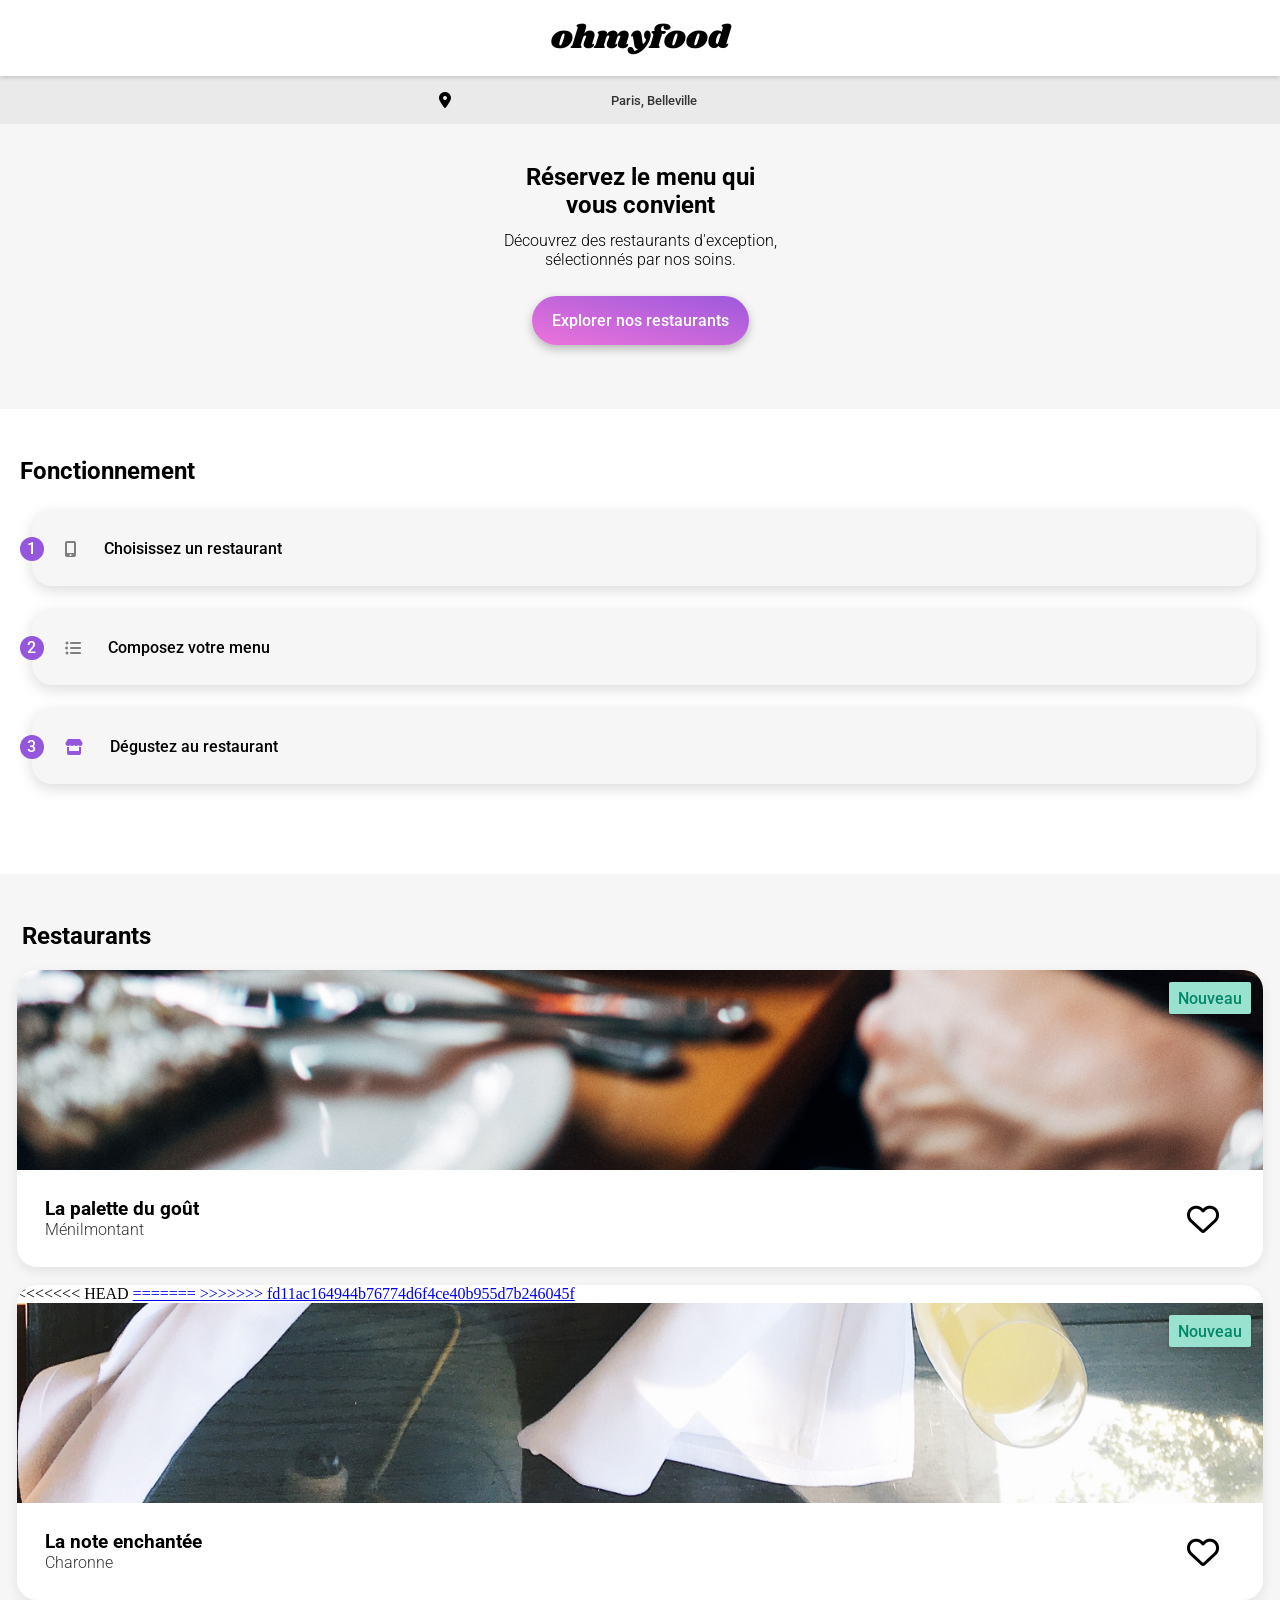
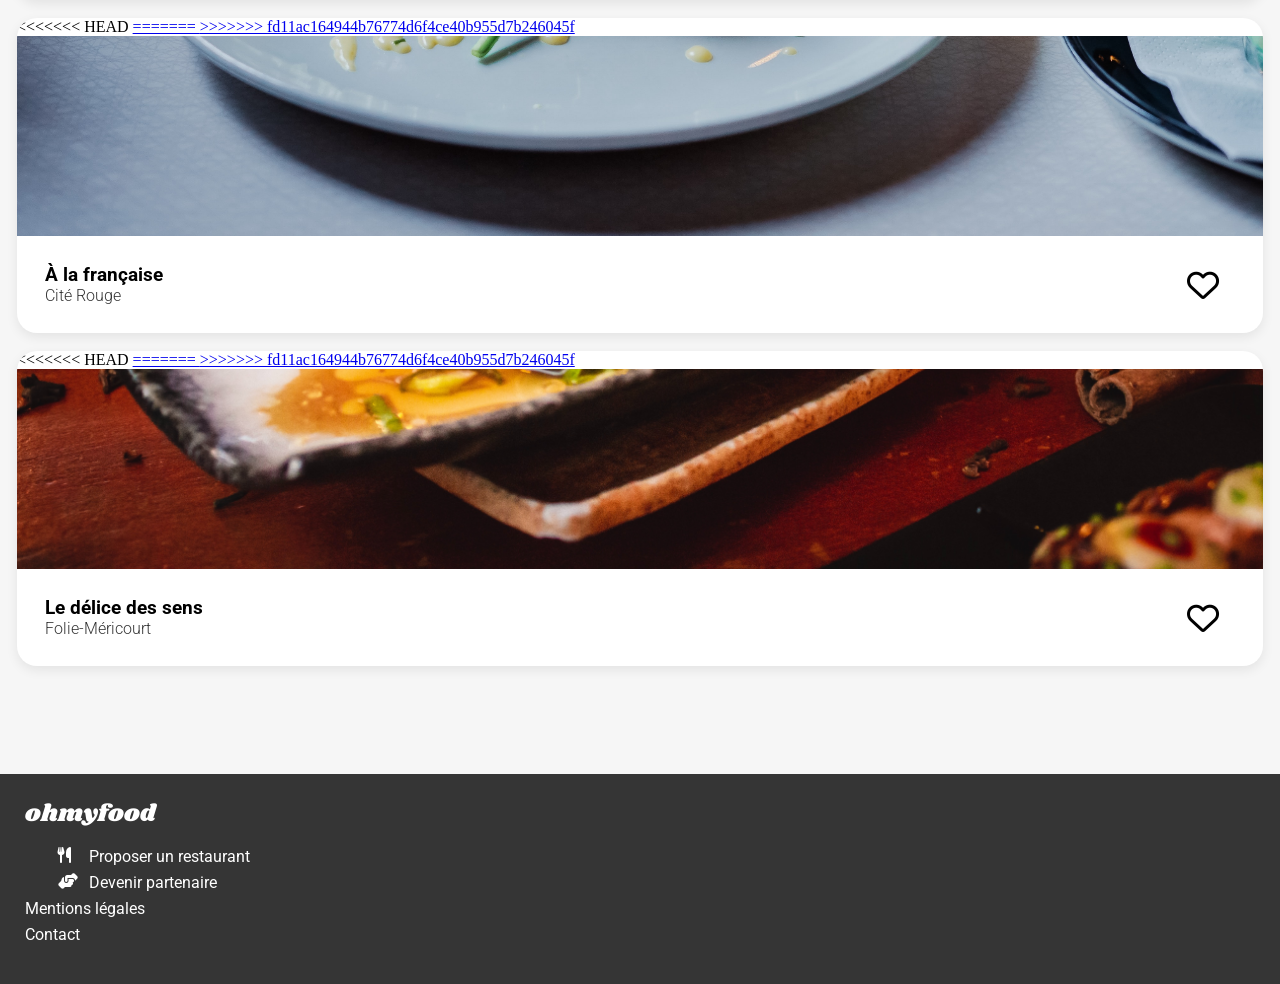
==== commit 2872d32d: "Merge" ====
--- a/index.html
+++ b/index.html
@@ -108,7 +108,11 @@
         </article>
 
         <article class="restaurants__card">
+<<<<<<< HEAD
             <a class="restaurants__card__link" href="./restaurants/note.html">
+=======
+            <a class="restaurants__card__link" href="#">
+>>>>>>> fd11ac164944b76774d6f4ce40b955d7b246045f
                 <div class="restaurants__card__image">
                     <img src="/assets/images/restaurants/note.jpg" alt="La note enchantée">
                     <span class="restaurants__badge">Nouveau</span>
@@ -130,7 +134,11 @@
         </article>
 
         <article class="restaurants__card">
+<<<<<<< HEAD
             <a class="restaurants__card__link" href="./restaurants/francaise.html">
+=======
+            <a class="restaurants__card__link" href="#">
+>>>>>>> fd11ac164944b76774d6f4ce40b955d7b246045f
                 <div class="restaurants__card__image">
                     <img src="/assets/images/restaurants/francaise.jpg" alt="À la française">
                 </div>
@@ -151,7 +159,11 @@
         </article>
 
         <article class="restaurants__card">
+<<<<<<< HEAD
             <a class="restaurants__card__link" href="./restaurants/delice.html">
+=======
+            <a class="restaurants__card__link" href="#">
+>>>>>>> fd11ac164944b76774d6f4ce40b955d7b246045f
                 <div class="restaurants__card__image">
                     <img src="/assets/images/restaurants/delice.jpg" alt="Le délice des sens">
                 </div>
--- a/sass/main.css
+++ b/sass/main.css
@@ -208,11 +208,17 @@
   gap: 12px;
 }
 .footer__links i {
+<<<<<<< HEAD
   display: flex;
   justify-content: center;
   align-items: center;
   width: 19px;
   color: white;
+=======
+  color: white;
+  width: 19px;
+  height: 19px;
+>>>>>>> fd11ac164944b76774d6f4ce40b955d7b246045f
   margin: 0;
 }
 
@@ -220,7 +226,10 @@
   overflow: hidden;
   position: relative;
   z-index: 0;
+<<<<<<< HEAD
   height: 275px;
+=======
+>>>>>>> fd11ac164944b76774d6f4ce40b955d7b246045f
 }
 .photo__pages__image img {
   width: 100%;
@@ -232,11 +241,14 @@
   display: block;
 }
 
+<<<<<<< HEAD
 .photo__pages__image--position img {
   -o-object-position: center 52%;
      object-position: center 52%;
 }
 
+=======
+>>>>>>> fd11ac164944b76774d6f4ce40b955d7b246045f
 .menu {
   background-color: #F6F6F6;
   border-radius: 40px 40px 0 0;
@@ -312,7 +324,10 @@
   border-radius: 15px;
   border: none;
   box-shadow: 0 4px 10px rgba(0, 0, 0, 0.1);
+<<<<<<< HEAD
   position: relative;
+=======
+>>>>>>> fd11ac164944b76774d6f4ce40b955d7b246045f
   overflow: hidden;
 }
 
@@ -321,12 +336,16 @@
   justify-content: space-between;
   width: 100%;
   padding: 15px 13px;
+<<<<<<< HEAD
   box-sizing: border-box;
+=======
+>>>>>>> fd11ac164944b76774d6f4ce40b955d7b246045f
 }
 
 .menu__item__text {
   display: flex;
   flex-direction: column;
+<<<<<<< HEAD
   overflow: hidden;
   align-items: flex-start;
   width: 100%;
@@ -347,11 +366,23 @@
   overflow: hidden;
   white-space: nowrap;
   text-overflow: ellipsis;
+=======
+}
+
+.menu__item__title {
+  display: flex;
+  margin: 0 0 5px 0;
+}
+
+.menu__item__description {
+  display: flex;
+>>>>>>> fd11ac164944b76774d6f4ce40b955d7b246045f
 }
 
 .menu__item__price {
   color: #353535;
   align-self: flex-end;
+<<<<<<< HEAD
   transition: margin-right 450ms ease;
 }
 
@@ -360,24 +391,38 @@
   top: 0;
   right: 0;
   height: 100%;
+=======
+  transition: transform 0.3s ease;
+}
+
+.menu__item__check {
+>>>>>>> fd11ac164944b76774d6f4ce40b955d7b246045f
   display: flex;
   justify-content: center;
   align-items: center;
   width: 59px;
   background-color: #99E2D0;
   margin-right: -59px;
+<<<<<<< HEAD
   transition: margin-right 450ms ease;
+=======
+  transition: margin-right 500ms ease;
+>>>>>>> fd11ac164944b76774d6f4ce40b955d7b246045f
 }
 .menu__item__check i {
   color: white;
   font-size: 20px;
+<<<<<<< HEAD
   margin: auto;
+=======
+>>>>>>> fd11ac164944b76774d6f4ce40b955d7b246045f
 }
 
 .menu__item:hover .menu__item__check {
   margin-right: 0;
 }
 
+<<<<<<< HEAD
 .menu__item:hover .menu__item__price {
   margin-right: 59px;
 }
@@ -386,6 +431,8 @@
   width: 65%;
 }
 
+=======
+>>>>>>> fd11ac164944b76774d6f4ce40b955d7b246045f
 .commande {
   background: #F3F3F3;
   display: flex;
@@ -543,11 +590,19 @@
 }
 
 .menu__group:nth-of-type(2) {
+<<<<<<< HEAD
   animation-delay: 1s;
 }
 
 .menu__group:nth-of-type(3) {
   animation-delay: 2s;
+=======
+  animation-delay: 0.4s;
+}
+
+.menu__group:nth-of-type(3) {
+  animation-delay: 0.6s;
+>>>>>>> fd11ac164944b76774d6f4ce40b955d7b246045f
 }
 
 .restaurants__title {
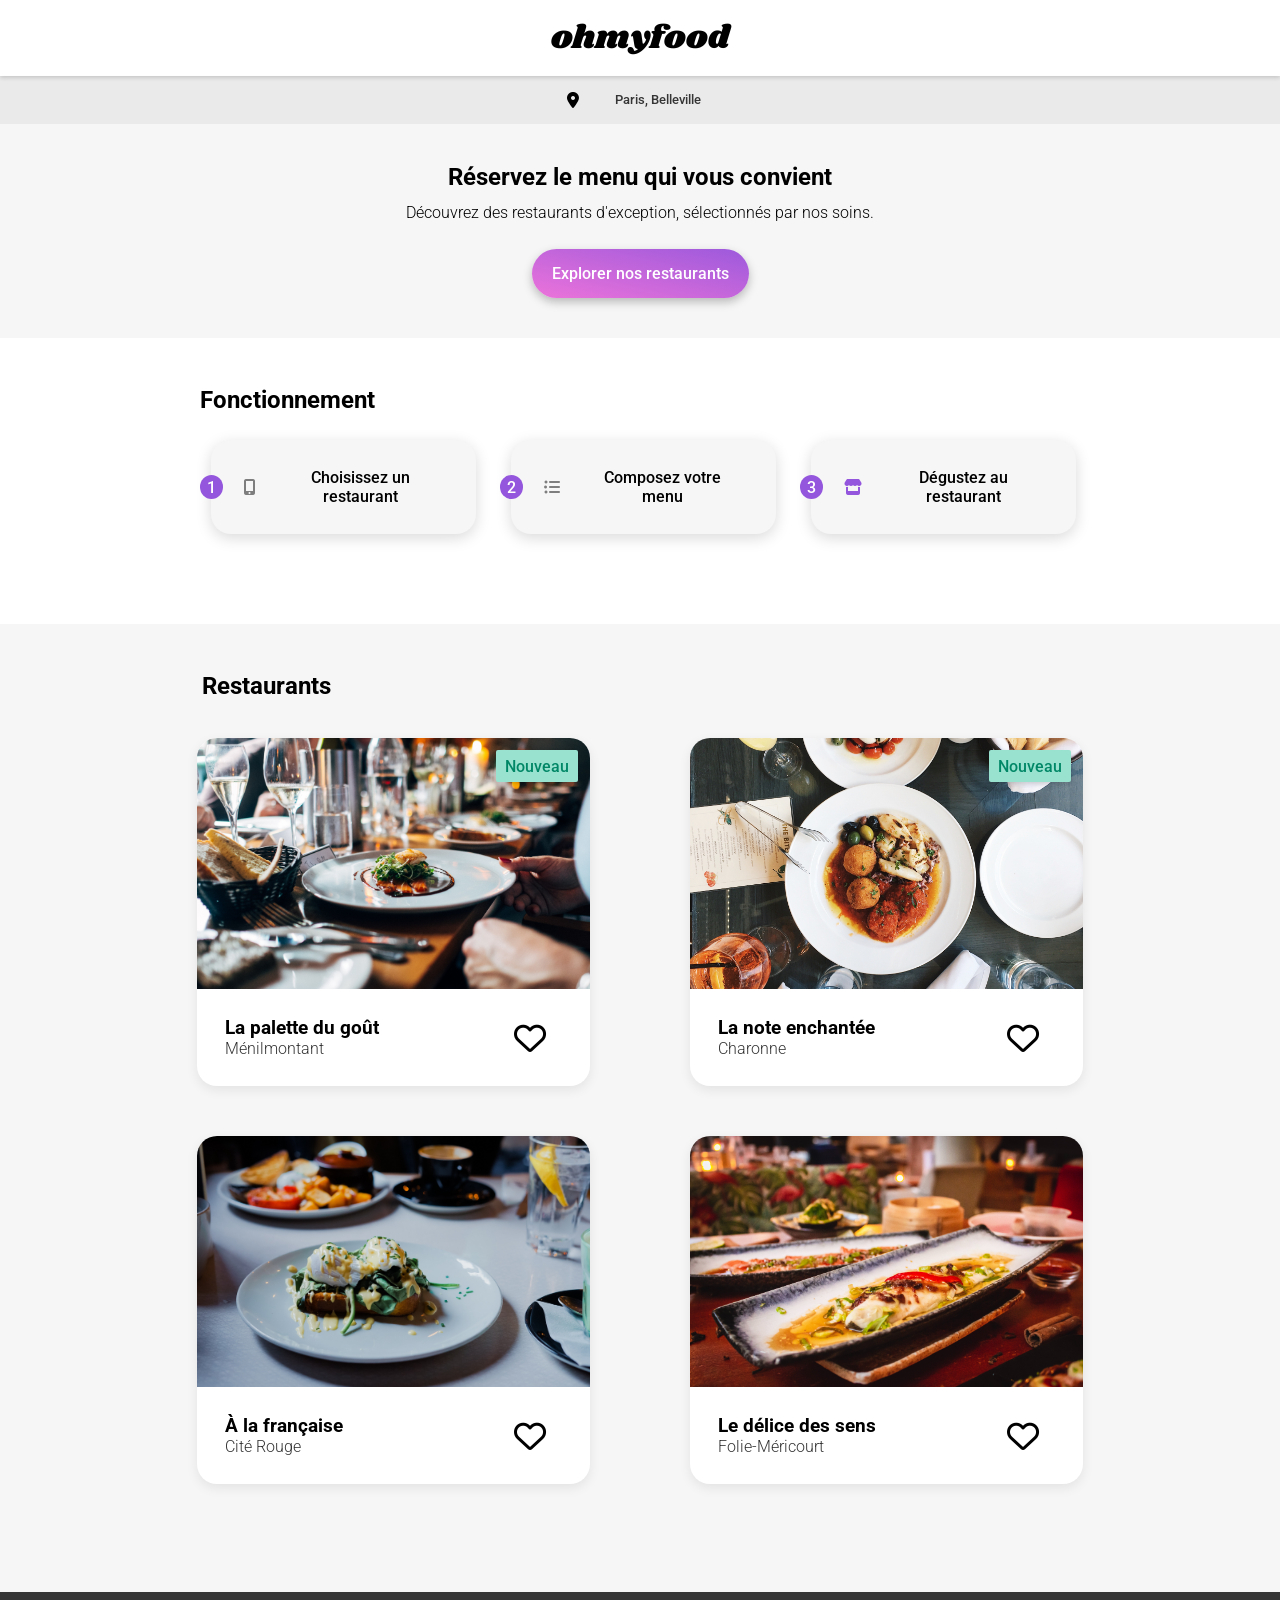
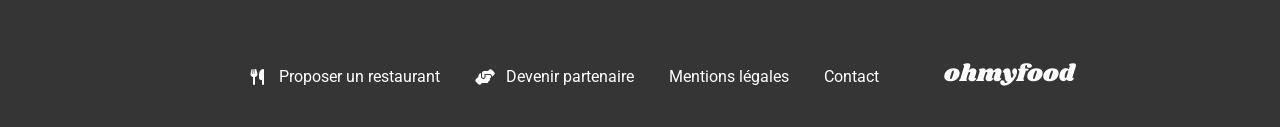
==== commit 0dbdb8a6: "feat(responsive): complete desktop version" ====
--- a/index.html
+++ b/index.html
@@ -36,9 +36,9 @@
 
 <!-- RESERVATION -->
 <section class="reservation">
-    <h2 class="reservation__title">Réservez le menu qui<br>vous convient</h2>
+    <h2 class="reservation__title">Réservez le menu qui vous convient</h2>
     <p class="reservation__description">
-        Découvrez des restaurants d'exception,<br>sélectionnés par nos soins.
+        Découvrez des restaurants d'exception, sélectionnés par nos soins.
     </p>
 
     <a href="#restaurants" class="reservation__button">
@@ -108,12 +108,8 @@
         </article>
 
         <article class="restaurants__card">
-<<<<<<< HEAD
             <a class="restaurants__card__link" href="./restaurants/note.html">
-=======
-            <a class="restaurants__card__link" href="#">
->>>>>>> fd11ac164944b76774d6f4ce40b955d7b246045f
-                <div class="restaurants__card__image">
+                    <div class="restaurants__card__image restaurants__card__image--position">
                     <img src="/assets/images/restaurants/note.jpg" alt="La note enchantée">
                     <span class="restaurants__badge">Nouveau</span>
                 </div>
@@ -134,11 +130,7 @@
         </article>
 
         <article class="restaurants__card">
-<<<<<<< HEAD
             <a class="restaurants__card__link" href="./restaurants/francaise.html">
-=======
-            <a class="restaurants__card__link" href="#">
->>>>>>> fd11ac164944b76774d6f4ce40b955d7b246045f
                 <div class="restaurants__card__image">
                     <img src="/assets/images/restaurants/francaise.jpg" alt="À la française">
                 </div>
@@ -159,11 +151,7 @@
         </article>
 
         <article class="restaurants__card">
-<<<<<<< HEAD
             <a class="restaurants__card__link" href="./restaurants/delice.html">
-=======
-            <a class="restaurants__card__link" href="#">
->>>>>>> fd11ac164944b76774d6f4ce40b955d7b246045f
                 <div class="restaurants__card__image">
                     <img src="/assets/images/restaurants/delice.jpg" alt="Le délice des sens">
                 </div>
--- a/sass/main.css
+++ b/sass/main.css
@@ -85,6 +85,12 @@
   font-weight: 400;
   font-size: 28px;
   text-align: center;
+}
+@media (min-width: 1024px) {
+  .menu__title {
+    margin-left: 192px;
+    margin-right: 192px;
+  }
 }
 
 .menu__group__title {
@@ -164,7 +170,7 @@
   box-shadow: 0px 4px 4px 0px rgba(0, 0, 0, 0.2509803922);
 }
 .header__form .fa-location-dot {
-  margin: 0;
+  margin: 0 135px 0 0;
   color: black;
 }
 
@@ -172,8 +178,9 @@
   border: none;
   outline: none;
   background: transparent;
-  width: 30%;
-  color: #000;
+  width: 100%;
+  margin: 0 0 0 35px;
+  position: absolute;
 }
 .form__input::-moz-placeholder {
   color: #353535;
@@ -194,9 +201,19 @@
   background-color: #353535;
   padding: 22px 25px 40px 25px;
 }
+@media (min-width: 1024px) {
+  .footer {
+    padding: 64px 25px 30px 25px;
+  }
+}
 .footer__title {
   padding-bottom: 16px;
 }
+@media (min-width: 1024px) {
+  .footer__title {
+    padding-bottom: 6px;
+  }
+}
 .footer__links {
   display: flex;
   flex-direction: column;
@@ -208,28 +225,41 @@
   gap: 12px;
 }
 .footer__links i {
-<<<<<<< HEAD
   display: flex;
   justify-content: center;
   align-items: center;
   width: 19px;
   color: white;
-=======
-  color: white;
-  width: 19px;
-  height: 19px;
->>>>>>> fd11ac164944b76774d6f4ce40b955d7b246045f
   margin: 0;
+}
+@media (min-width: 1024px) {
+  .footer__links {
+    display: flex;
+    flex-direction: row;
+    justify-content: end;
+    gap: 35px;
+    padding-right: 45px;
+  }
+}
+@media (min-width: 1024px) {
+  .footer {
+    display: flex;
+    flex-direction: row-reverse;
+    gap: 20px;
+    padding-right: 205px;
+  }
 }
 
 .photo__pages__image {
   overflow: hidden;
   position: relative;
   z-index: 0;
-<<<<<<< HEAD
   height: 275px;
-=======
->>>>>>> fd11ac164944b76774d6f4ce40b955d7b246045f
+}
+@media (min-width: 1024px) {
+  .photo__pages__image {
+    height: 383px;
+  }
 }
 .photo__pages__image img {
   width: 100%;
@@ -241,14 +271,11 @@
   display: block;
 }
 
-<<<<<<< HEAD
 .photo__pages__image--position img {
   -o-object-position: center 52%;
      object-position: center 52%;
 }
 
-=======
->>>>>>> fd11ac164944b76774d6f4ce40b955d7b246045f
 .menu {
   background-color: #F6F6F6;
   border-radius: 40px 40px 0 0;
@@ -259,10 +286,23 @@
   display: flex;
   flex-direction: column;
 }
+@media (min-width: 1024px) {
+  .menu {
+    margin-left: 302px;
+    margin-right: 302px;
+  }
+}
 .menu__header {
   display: flex;
   justify-content: space-between;
   align-items: center;
+}
+@media (min-width: 1024px) {
+  .menu__header {
+    justify-content: center;
+    gap: 100px;
+    padding: 20px 0 0 17px;
+  }
 }
 .menu__title {
   display: flex;
@@ -299,6 +339,12 @@
   flex-direction: column;
   gap: 12px;
 }
+@media (min-width: 1024px) {
+  .menu__group {
+    margin-left: 192px;
+    margin-right: 192px;
+  }
+}
 .menu__group__title {
   margin: 40px 0 0 13px;
   padding-bottom: 8px;
@@ -324,10 +370,7 @@
   border-radius: 15px;
   border: none;
   box-shadow: 0 4px 10px rgba(0, 0, 0, 0.1);
-<<<<<<< HEAD
   position: relative;
-=======
->>>>>>> fd11ac164944b76774d6f4ce40b955d7b246045f
   overflow: hidden;
 }
 
@@ -336,16 +379,12 @@
   justify-content: space-between;
   width: 100%;
   padding: 15px 13px;
-<<<<<<< HEAD
   box-sizing: border-box;
-=======
->>>>>>> fd11ac164944b76774d6f4ce40b955d7b246045f
 }
 
 .menu__item__text {
   display: flex;
   flex-direction: column;
-<<<<<<< HEAD
   overflow: hidden;
   align-items: flex-start;
   width: 100%;
@@ -366,23 +405,11 @@
   overflow: hidden;
   white-space: nowrap;
   text-overflow: ellipsis;
-=======
-}
-
-.menu__item__title {
-  display: flex;
-  margin: 0 0 5px 0;
-}
-
-.menu__item__description {
-  display: flex;
->>>>>>> fd11ac164944b76774d6f4ce40b955d7b246045f
 }
 
 .menu__item__price {
   color: #353535;
   align-self: flex-end;
-<<<<<<< HEAD
   transition: margin-right 450ms ease;
 }
 
@@ -391,38 +418,24 @@
   top: 0;
   right: 0;
   height: 100%;
-=======
-  transition: transform 0.3s ease;
-}
-
-.menu__item__check {
->>>>>>> fd11ac164944b76774d6f4ce40b955d7b246045f
   display: flex;
   justify-content: center;
   align-items: center;
   width: 59px;
   background-color: #99E2D0;
   margin-right: -59px;
-<<<<<<< HEAD
   transition: margin-right 450ms ease;
-=======
-  transition: margin-right 500ms ease;
->>>>>>> fd11ac164944b76774d6f4ce40b955d7b246045f
 }
 .menu__item__check i {
   color: white;
   font-size: 20px;
-<<<<<<< HEAD
   margin: auto;
-=======
->>>>>>> fd11ac164944b76774d6f4ce40b955d7b246045f
 }
 
 .menu__item:hover .menu__item__check {
   margin-right: 0;
 }
 
-<<<<<<< HEAD
 .menu__item:hover .menu__item__price {
   margin-right: 59px;
 }
@@ -431,14 +444,18 @@
   width: 65%;
 }
 
-=======
->>>>>>> fd11ac164944b76774d6f4ce40b955d7b246045f
 .commande {
-  background: #F3F3F3;
+  background-color: #F6F6F6;
   display: flex;
   flex-direction: column;
   align-items: center;
   padding: 9px 34px 10px 34px;
+}
+@media (min-width: 1024px) {
+  .commande {
+    margin-left: 302px;
+    margin-right: 302px;
+  }
 }
 
 .reservation {
@@ -471,11 +488,21 @@
 }
 .functionnement__title {
   margin-bottom: 26px;
+}
+@media (min-width: 1024px) {
+  .functionnement__title {
+    margin-left: 180px;
+  }
 }
 
 .restaurants {
   background-color: #F6F6F6;
   padding: 48px 17px 108px 17px;
+}
+@media (min-width: 1024px) {
+  .restaurants__title {
+    margin-left: 180px;
+  }
 }
 
 .loader {
@@ -590,19 +617,11 @@
 }
 
 .menu__group:nth-of-type(2) {
-<<<<<<< HEAD
   animation-delay: 1s;
 }
 
 .menu__group:nth-of-type(3) {
   animation-delay: 2s;
-=======
-  animation-delay: 0.4s;
-}
-
-.menu__group:nth-of-type(3) {
-  animation-delay: 0.6s;
->>>>>>> fd11ac164944b76774d6f4ce40b955d7b246045f
 }
 
 .restaurants__title {
@@ -613,6 +632,18 @@
   display: flex;
   flex-direction: column;
   gap: 18px;
+}
+@media (min-width: 1024px) {
+  .restaurants__cards__container {
+    display: grid;
+    grid-template-columns: repeat(2, 1fr);
+    margin-left: 180px;
+    margin-right: 180px;
+    row-gap: 50px;
+    -moz-column-gap: 100px;
+         column-gap: 100px;
+    padding-top: 18px;
+  }
 }
 .restaurants__card {
   background-color: white;
@@ -620,8 +651,34 @@
   overflow: hidden;
   box-shadow: 0 4px 12px rgba(0, 0, 0, 0.08);
 }
-.restaurants__card__image {
+.restaurants .restaurants__card__image {
   position: relative;
+}
+.restaurants .restaurants__card__image img {
+  display: block;
+  width: 100%;
+  height: 250px;
+  -o-object-fit: cover;
+     object-fit: cover;
+  -o-object-position: center 90%;
+     object-position: center 90%;
+}
+@media (min-width: 1024px) {
+  .restaurants .restaurants__card__image img {
+    height: 251px;
+    -o-object-position: center 70%;
+       object-position: center 70%;
+  }
+}
+.restaurants .restaurants__card__image--position img {
+  -o-object-position: center 62%;
+     object-position: center 62%;
+}
+@media (min-width: 1024px) {
+  .restaurants .restaurants__card__image--position img {
+    -o-object-position: center 57%;
+       object-position: center 57%;
+  }
 }
 .restaurants__badge {
   background-color: #99E2D0;
@@ -633,15 +690,6 @@
   border-radius: 2px;
   box-shadow: 0px 2px 4px 0px rgba(0, 0, 0, 0.1490196078);
 }
-.restaurants__card__image img {
-  display: block;
-  width: 100%;
-  height: 200px;
-  -o-object-fit: cover;
-     object-fit: cover;
-  -o-object-position: bottom;
-     object-position: bottom;
-}
 .restaurants__card__bottom {
   display: flex;
   justify-content: space-between;
@@ -661,7 +709,8 @@
   width: 32px;
   height: 32px;
 }
-.restaurants .heart--empty, .restaurants .heart--full {
+.restaurants .heart--empty,
+.restaurants .heart--full {
   position: absolute;
   top: 0;
   right: 0;
@@ -722,6 +771,16 @@
   align-items: center;
   justify-content: center;
   z-index: 1;
+}
+
+@media (min-width: 1024px) {
+  .functionnement__cards {
+    display: grid;
+    grid-template-columns: repeat(3, 1fr);
+    margin-left: 180px;
+    margin-right: 180px;
+    gap: 24px;
+  }
 }
 
 .fa-solid {
@@ -742,6 +801,11 @@
   margin-bottom: 54px;
   transition: 1000ms;
 }
+@media (min-width: 1024px) {
+  .reservation__button {
+    margin-bottom: 30px;
+  }
+}
 
 .reservation__button:hover {
   filter: brightness(1.2);
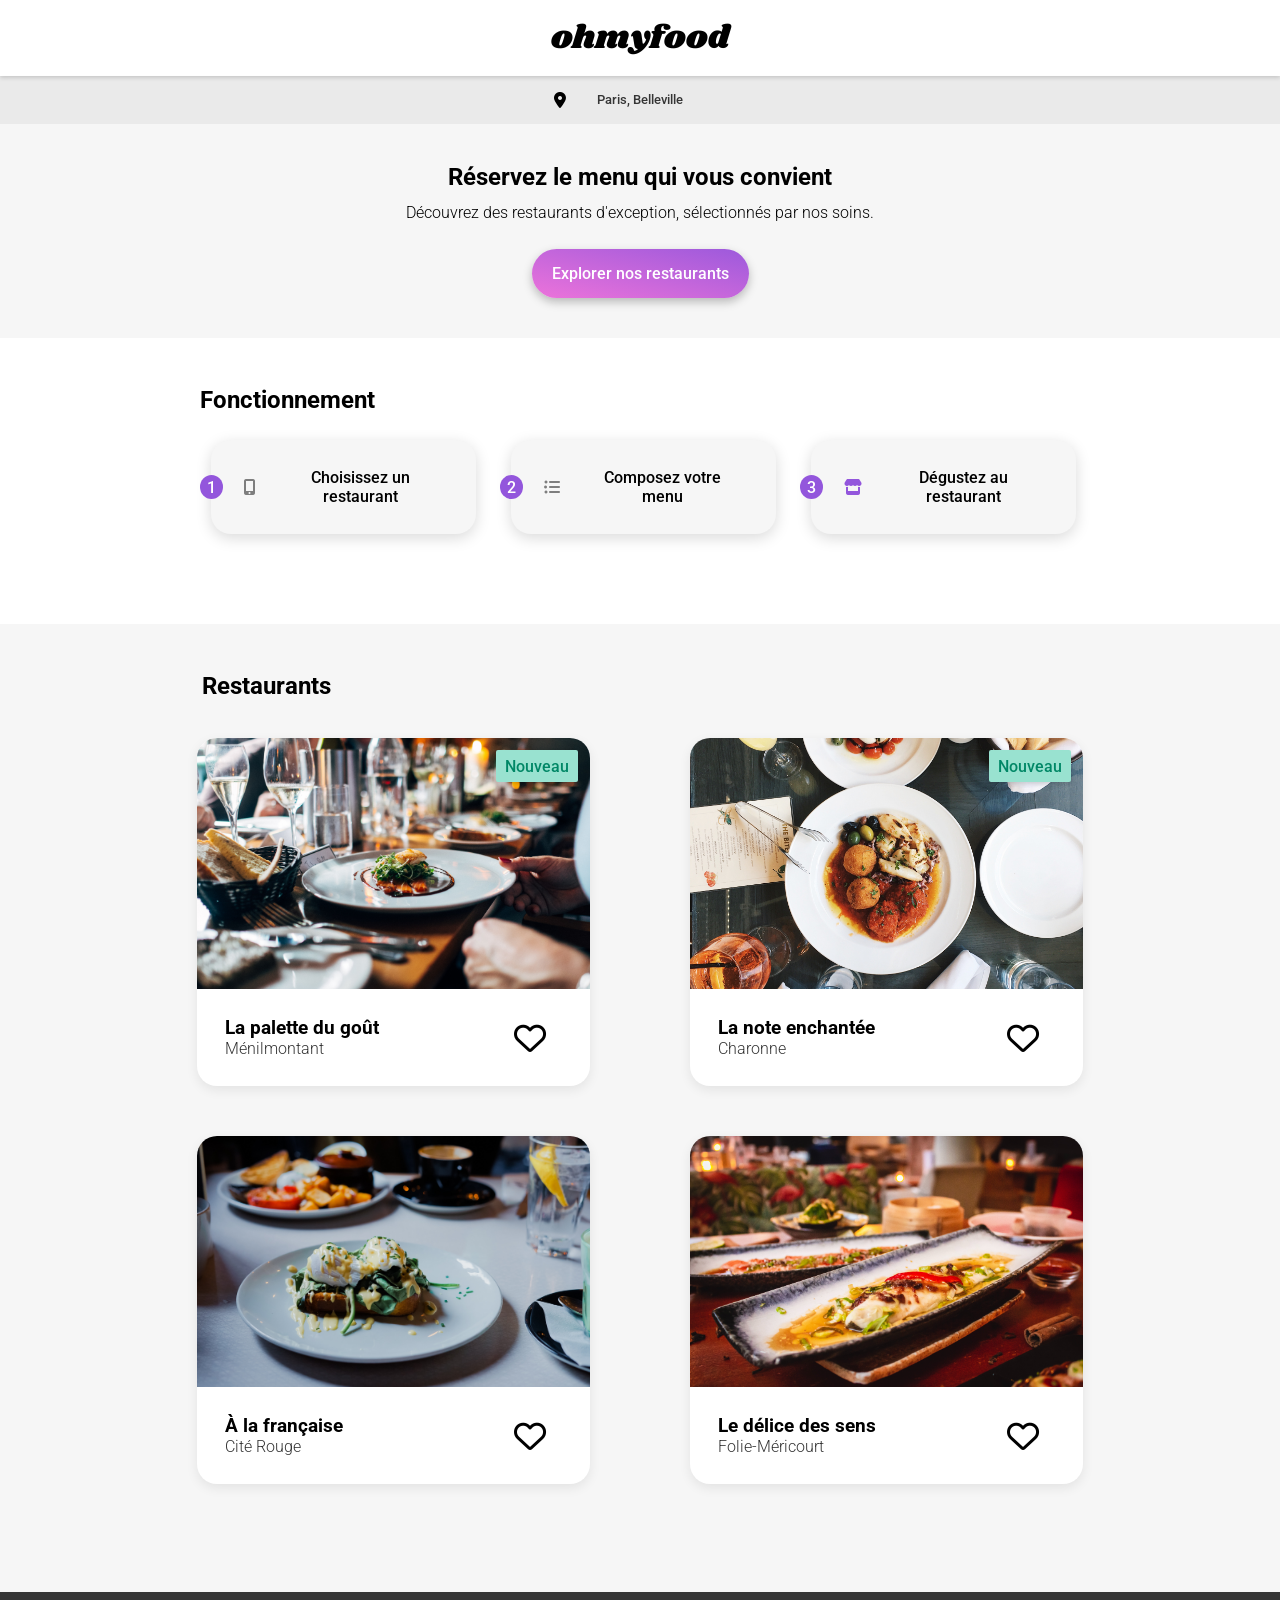
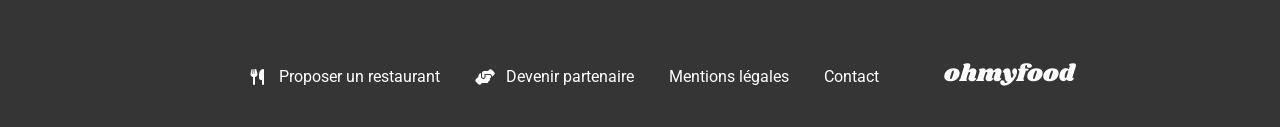
==== commit e9be33f3: "fix(html): update relative links" ====
--- a/index.html
+++ b/index.html
@@ -88,7 +88,7 @@
         <article class="restaurants__card">
             <a class="restaurants__card__link" href="./restaurants/palette.html">
                 <div class="restaurants__card__image">
-                    <img src="/assets/images/restaurants/palette.jpg" alt="La palette du goût">
+                    <img src="./assets/images/restaurants/palette.jpg" alt="La palette du goût">
                     <span class="restaurants__badge">Nouveau</span>
                 </div>
             </a>
@@ -110,7 +110,7 @@
         <article class="restaurants__card">
             <a class="restaurants__card__link" href="./restaurants/note.html">
                     <div class="restaurants__card__image restaurants__card__image--position">
-                    <img src="/assets/images/restaurants/note.jpg" alt="La note enchantée">
+                    <img src="./assets/images/restaurants/note.jpg" alt="La note enchantée">
                     <span class="restaurants__badge">Nouveau</span>
                 </div>
             </a>
@@ -132,7 +132,7 @@
         <article class="restaurants__card">
             <a class="restaurants__card__link" href="./restaurants/francaise.html">
                 <div class="restaurants__card__image">
-                    <img src="/assets/images/restaurants/francaise.jpg" alt="À la française">
+                    <img src="./assets/images/restaurants/francaise.jpg" alt="À la française">
                 </div>
             </a>
             <div class="restaurants__card__bottom">
@@ -153,7 +153,7 @@
         <article class="restaurants__card">
             <a class="restaurants__card__link" href="./restaurants/delice.html">
                 <div class="restaurants__card__image">
-                    <img src="/assets/images/restaurants/delice.jpg" alt="Le délice des sens">
+                    <img src="./assets/images/restaurants/delice.jpg" alt="Le délice des sens">
                 </div>
             </a>
             <div class="restaurants__card__bottom">
--- a/sass/main.css
+++ b/sass/main.css
@@ -170,7 +170,7 @@
   box-shadow: 0px 4px 4px 0px rgba(0, 0, 0, 0.2509803922);
 }
 .header__form .fa-location-dot {
-  margin: 0 135px 0 0;
+  margin: 0 160px 0 0;
   color: black;
 }
 
@@ -179,7 +179,7 @@
   outline: none;
   background: transparent;
   width: 100%;
-  margin: 0 0 0 35px;
+  margin: 0 0 0 0;
   position: absolute;
 }
 .form__input::-moz-placeholder {
